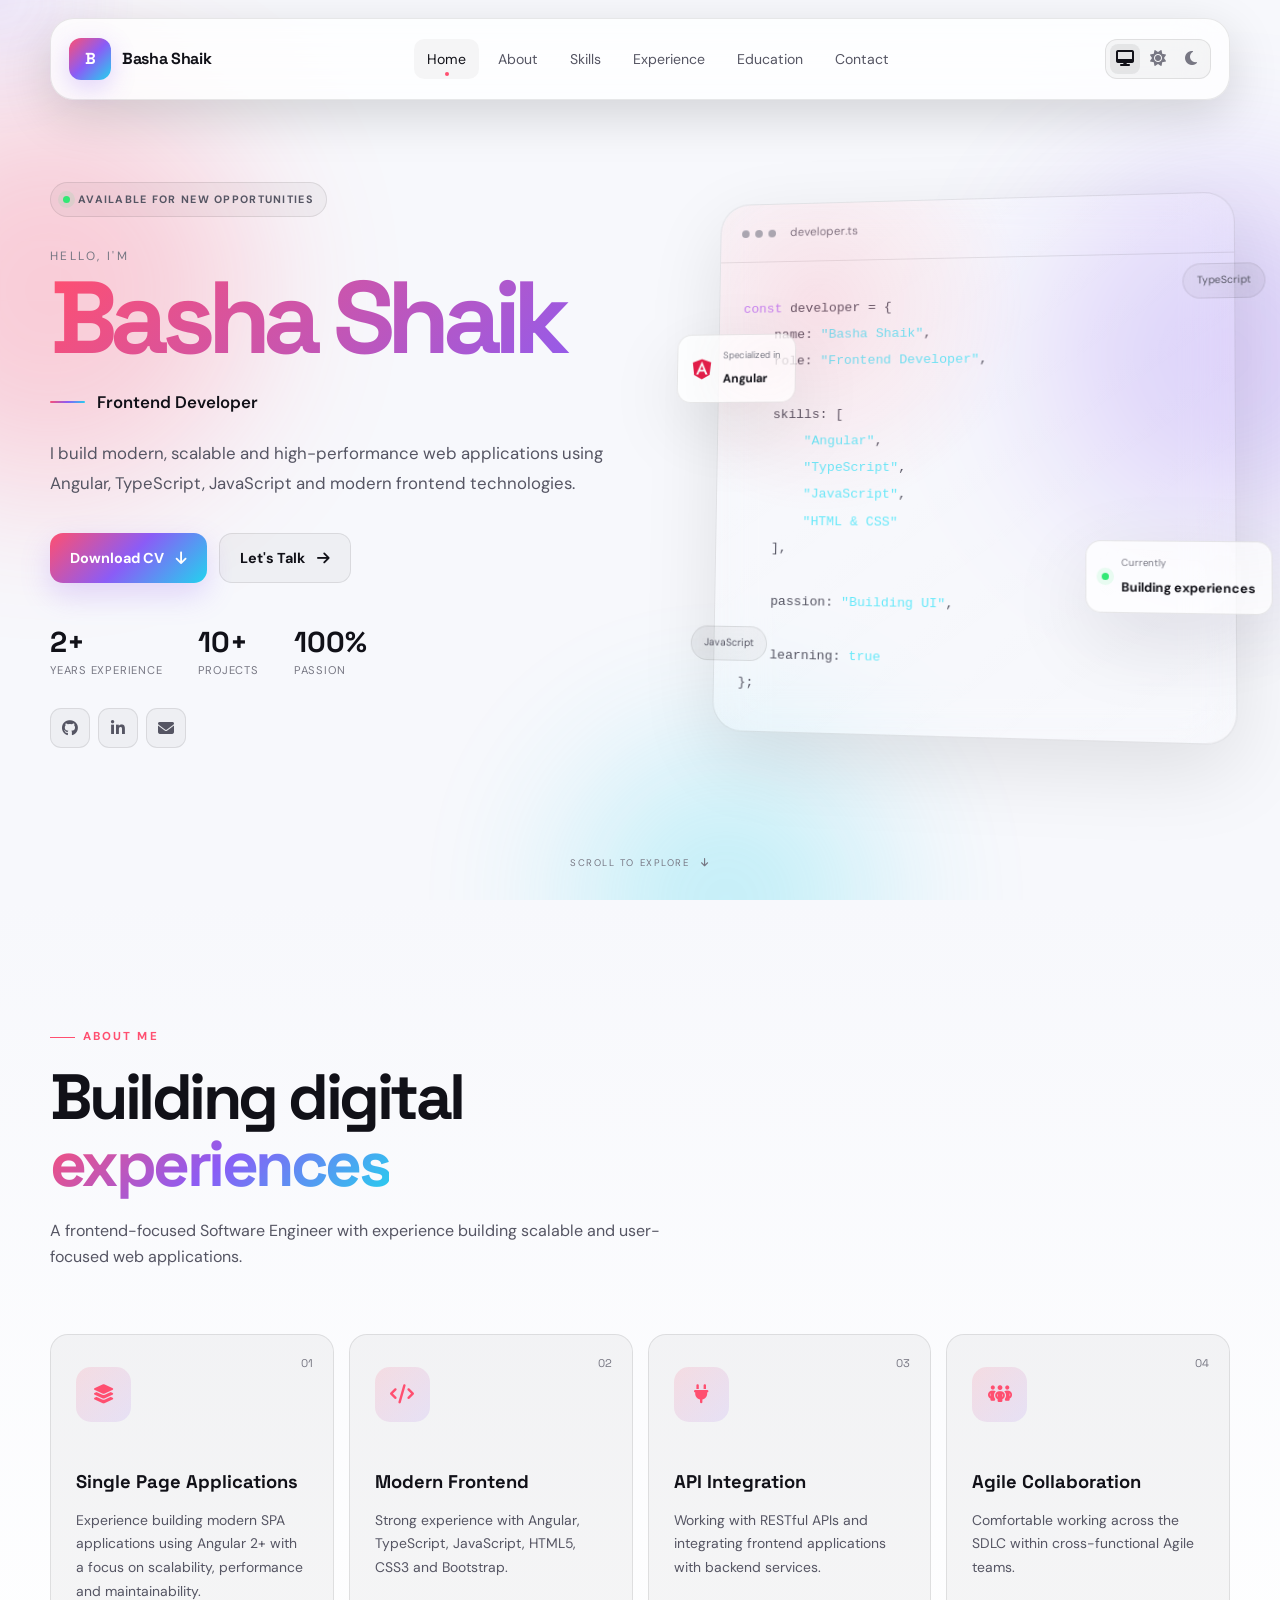
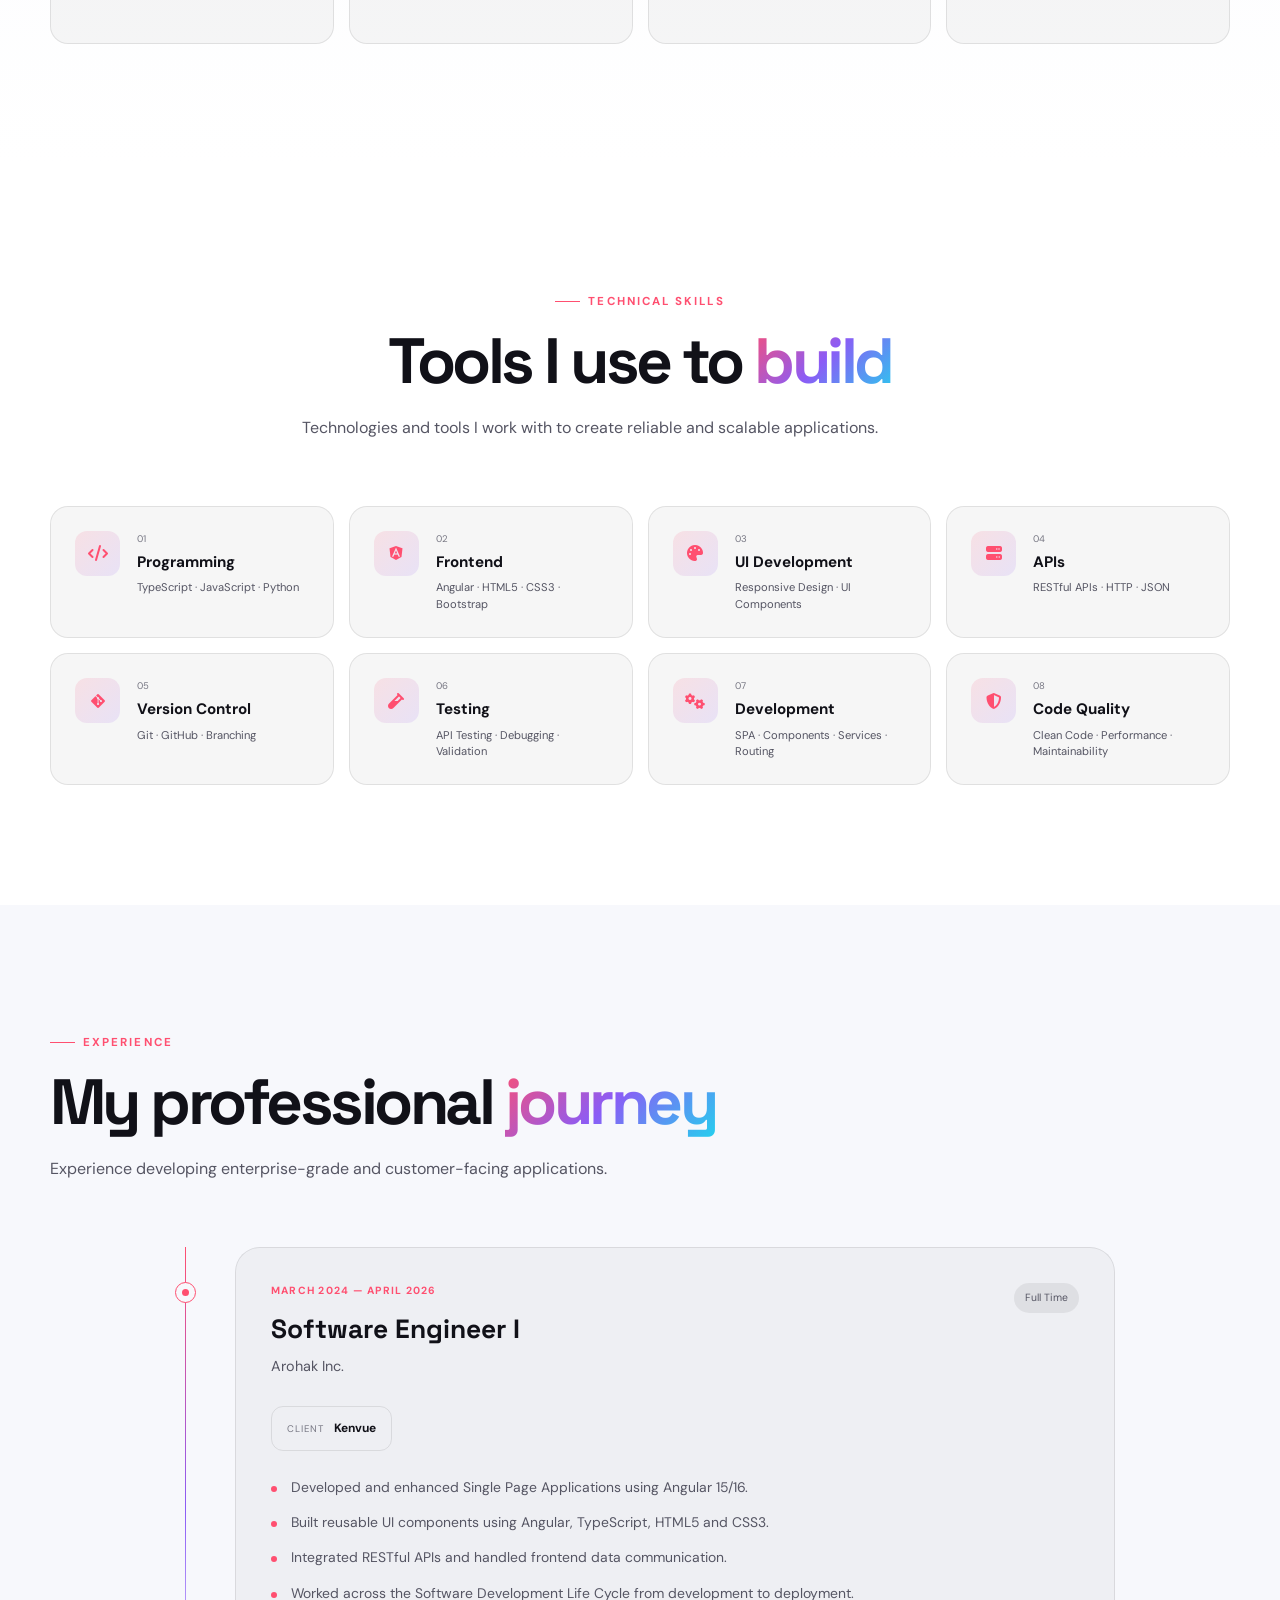
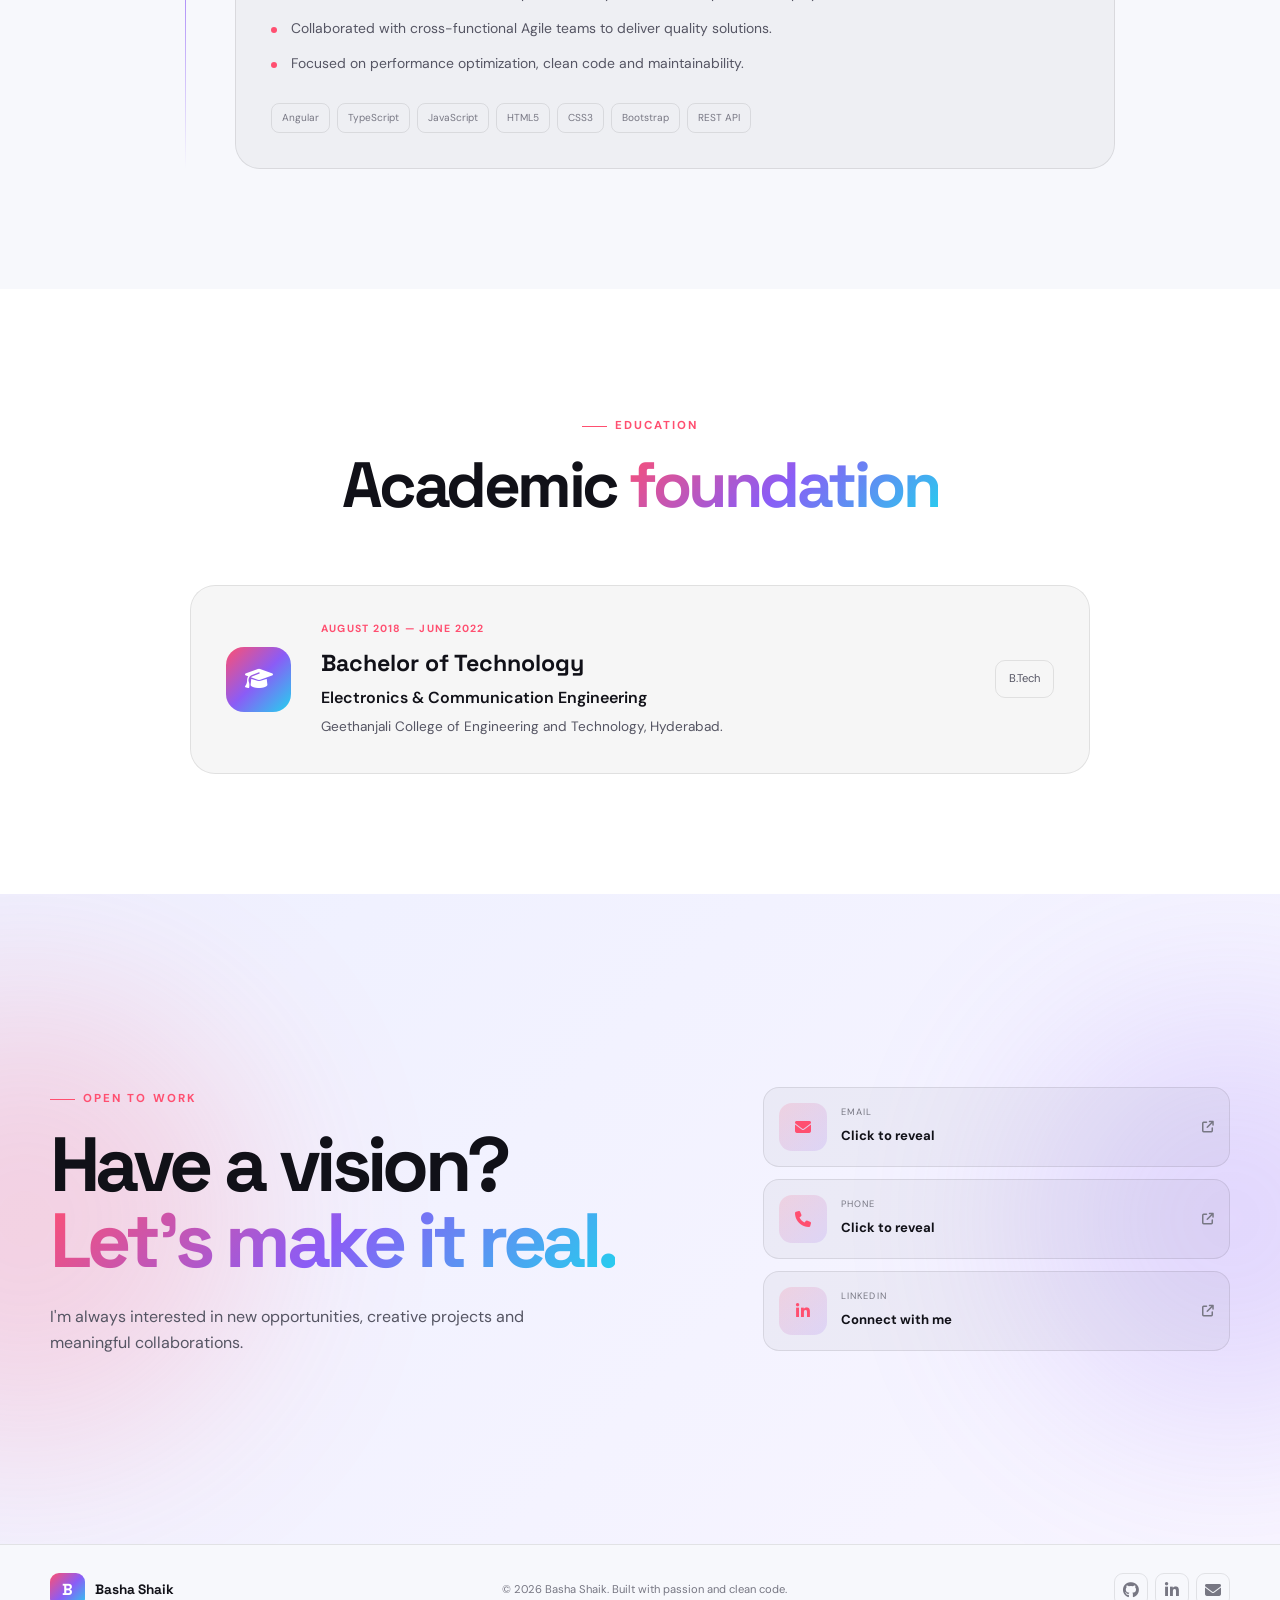
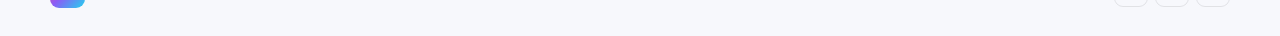
==== index.html @ 03eba378 "Add files via upload" ====
<!DOCTYPE html>
<html lang="en" data-theme="system">

<head>
    <meta charset="UTF-8">
    <meta name="viewport" content="width=device-width, initial-scale=1.0">

    <meta name="description"
        content="Basha Shaik — Frontend Developer specializing in Angular, TypeScript, JavaScript and modern web applications.">

    <meta name="author" content="Basha Shaik">

    <title>Basha Shaik | Frontend Developer</title>

    <!-- Google Fonts -->
    <link rel="preconnect" href="https://fonts.googleapis.com">
    <link rel="preconnect" href="https://fonts.gstatic.com" crossorigin>

    <link
        href="https://fonts.googleapis.com/css2?family=DM+Sans:wght@400;500;600;700&family=Space+Grotesk:wght@400;500;600;700&display=swap"
        rel="stylesheet">

    <!-- Font Awesome -->
    <link
        rel="stylesheet"
        href="https://cdnjs.cloudflare.com/ajax/libs/font-awesome/6.7.2/css/all.min.css"
    >

    <!-- CSS -->
    <link rel="stylesheet" href="style.css">
</head>

<body>

    <!-- =====================================================
         CURSOR GLOW
    ====================================================== -->

    <div class="cursor-glow"></div>


    <!-- =====================================================
         HEADER
    ====================================================== -->

    <header class="site-header" id="siteHeader">

        <div class="header-inner">

            <!-- Logo -->

            <a href="#home" class="brand">

                <span class="brand-mark">
                    B
                </span>

                <span class="brand-name">
                    Basha Shaik
                </span>

            </a>


            <!-- Navigation -->

            <nav class="navbar" id="navbar">

                <a href="#home" class="nav-link active">
                    Home
                </a>

                <a href="#about" class="nav-link">
                    About
                </a>

                <a href="#skills" class="nav-link">
                    Skills
                </a>

                <a href="#experience" class="nav-link">
                    Experience
                </a>

                <a href="#education" class="nav-link">
                    Education
                </a>

                <a href="#contact" class="nav-link">
                    Contact
                </a>

            </nav>


            <!-- Header Actions -->

            <div class="header-actions">

                <!-- Theme -->

                <div class="theme-switcher">

                    <button
                        class="theme-btn active"
                        data-theme-choice="system"
                        title="System theme"
                    >
                        <i class="fa-solid fa-desktop"></i>
                    </button>

                    <button
                        class="theme-btn"
                        data-theme-choice="light"
                        title="Light mode"
                    >
                        <i class="fa-solid fa-sun"></i>
                    </button>

                    <button
                        class="theme-btn"
                        data-theme-choice="dark"
                        title="Dark mode"
                    >
                        <i class="fa-solid fa-moon"></i>
                    </button>

                </div>


                <!-- Mobile Menu -->

                <button
                    class="menu-toggle"
                    id="menuToggle"
                    aria-label="Open navigation"
                >
                    <i class="fa-solid fa-bars"></i>
                </button>

            </div>

        </div>

    </header>


    <!-- =====================================================
         MAIN
    ====================================================== -->

    <main>


        <!-- =================================================
             HERO
        ================================================== -->

        <section class="hero section" id="home">

            <div class="hero-grid"></div>

            <div class="hero-orb hero-orb-one"></div>
            <div class="hero-orb hero-orb-two"></div>
            <div class="hero-orb hero-orb-three"></div>


            <div class="container hero-container">

                <!-- Hero Content -->

                <div class="hero-content reveal">

                    <div class="availability">

                        <span class="availability-dot"></span>

                        AVAILABLE FOR NEW OPPORTUNITIES

                    </div>


                    <p class="hero-small-title">
                        HELLO, I'M
                    </p>


                    <h1>
                        <span>Basha Shaik</span>
                    </h1>


                    <div class="hero-role">

                        <span class="role-line"></span>

                        <span>
                            Frontend Developer
                        </span>

                    </div>


                    <p class="hero-description">

                        I build modern, scalable and high-performance
                        web applications using Angular, TypeScript,
                        JavaScript and modern frontend technologies.

                    </p>


                    <!-- Buttons -->

                    <div class="hero-buttons">

                        <a
                            href="Basha_Shaik_Resume.pdf"
                            class="btn btn-primary"
                            download
                        >

                            <span>
                                Download CV
                            </span>

                            <i class="fa-solid fa-arrow-down"></i>

                        </a>


                        <a
                            href="#contact"
                            class="btn btn-outline"
                        >

                            <span>
                                Let's Talk
                            </span>

                            <i class="fa-solid fa-arrow-right"></i>

                        </a>

                    </div>


                    <!-- Stats -->

                    <div class="hero-stats">

                        <div class="stat">

                            <strong>
                                2+
                            </strong>

                            <span>
                                Years Experience
                            </span>

                        </div>


                        <div class="stat">

                            <strong>
                                10+
                            </strong>

                            <span>
                                Projects
                            </span>

                        </div>


                        <div class="stat">

                            <strong>
                                100%
                            </strong>

                            <span>
                                Passion
                            </span>

                        </div>

                    </div>


                    <!-- Social -->

                    <div class="social-links">

                        <a
                            href="#"
                            aria-label="GitHub"
                            target="_blank"
                        >
                            <i class="fa-brands fa-github"></i>
                        </a>

                        <a
                            href="#"
                            aria-label="LinkedIn"
                            target="_blank"
                        >
                            <i class="fa-brands fa-linkedin-in"></i>
                        </a>

                        <a
                            href="#contact"
                            aria-label="Email"
                        >
                            <i class="fa-solid fa-envelope"></i>
                        </a>

                    </div>

                </div>


                <!-- Hero Visual -->

                <div class="hero-visual reveal reveal-delay">

                    <div class="visual-card">

                        <div class="visual-card-top">

                            <div class="window-dots">

                                <span></span>
                                <span></span>
                                <span></span>

                            </div>

                            <span>
                                developer.ts
                            </span>

                        </div>


                        <div class="code-window">

<pre><code><span class="code-keyword">const</span> developer = {
    name: <span class="code-string">"Basha Shaik"</span>,
    role: <span class="code-string">"Frontend Developer"</span>,

    skills: [
        <span class="code-string">"Angular"</span>,
        <span class="code-string">"TypeScript"</span>,
        <span class="code-string">"JavaScript"</span>,
        <span class="code-string">"HTML & CSS"</span>
    ],

    passion: <span class="code-string">"Building UI"</span>,

    learning: <span class="code-string">true</span>
};</code></pre>

                        </div>


                        <!-- Floating badges -->

                        <div class="floating-badge badge-one">

                            <i class="fa-brands fa-angular"></i>

                            <div>
                                <small>
                                    Specialized in
                                </small>

                                <strong>
                                    Angular
                                </strong>
                            </div>

                        </div>


                        <div class="floating-badge badge-two">

                            <span class="live-dot"></span>

                            <div>
                                <small>
                                    Currently
                                </small>

                                <strong>
                                    Building experiences
                                </strong>
                            </div>

                        </div>


                        <div class="floating-chip chip-one">
                            TypeScript
                        </div>

                        <div class="floating-chip chip-two">
                            JavaScript
                        </div>

                    </div>

                </div>

            </div>


            <div class="scroll-indicator">

                <span>
                    SCROLL TO EXPLORE
                </span>

                <i class="fa-solid fa-arrow-down"></i>

            </div>

        </section>



        <!-- =================================================
             ABOUT
        ================================================== -->

        <section class="section about-section" id="about">

            <div class="container">

                <div class="section-heading reveal">

                    <span class="section-label">
                        ABOUT ME
                    </span>

                    <h2>
                        Building digital
                        <span>experiences</span>
                    </h2>

                    <p>
                        A frontend-focused Software Engineer with
                        experience building scalable and user-focused
                        web applications.
                    </p>

                </div>


                <div class="about-grid">

                    <!-- Card 1 -->

                    <article class="about-card reveal">

                        <div class="card-number">
                            01
                        </div>

                        <div class="about-icon">
                            <i class="fa-solid fa-layer-group"></i>
                        </div>

                        <h3>
                            Single Page Applications
                        </h3>

                        <p>
                            Experience building modern SPA applications
                            using Angular 2+ with a focus on scalability,
                            performance and maintainability.
                        </p>

                    </article>


                    <!-- Card 2 -->

                    <article class="about-card reveal reveal-delay-1">

                        <div class="card-number">
                            02
                        </div>

                        <div class="about-icon">
                            <i class="fa-solid fa-code"></i>
                        </div>

                        <h3>
                            Modern Frontend
                        </h3>

                        <p>
                            Strong experience with Angular, TypeScript,
                            JavaScript, HTML5, CSS3 and Bootstrap.
                        </p>

                    </article>


                    <!-- Card 3 -->

                    <article class="about-card reveal reveal-delay-2">

                        <div class="card-number">
                            03
                        </div>

                        <div class="about-icon">
                            <i class="fa-solid fa-plug"></i>
                        </div>

                        <h3>
                            API Integration
                        </h3>

                        <p>
                            Working with RESTful APIs and integrating
                            frontend applications with backend services.
                        </p>

                    </article>


                    <!-- Card 4 -->

                    <article class="about-card reveal reveal-delay-3">

                        <div class="card-number">
                            04
                        </div>

                        <div class="about-icon">
                            <i class="fa-solid fa-people-group"></i>
                        </div>

                        <h3>
                            Agile Collaboration
                        </h3>

                        <p>
                            Comfortable working across the SDLC within
                            cross-functional Agile teams.
                        </p>

                    </article>

                </div>

            </div>

        </section>



        <!-- =================================================
             SKILLS
        ================================================== -->

        <section class="section skills-section" id="skills">

            <div class="container">

                <div class="section-heading centered reveal">

                    <span class="section-label">
                        TECHNICAL SKILLS
                    </span>

                    <h2>
                        Tools I use to
                        <span>build</span>
                    </h2>

                    <p>
                        Technologies and tools I work with to create
                        reliable and scalable applications.
                    </p>

                </div>


                <div class="skills-grid" id="technicalSkills">


                    <!-- Programming -->

                    <article class="skill-card reveal">

                        <div class="skill-icon">
                            <i class="fa-solid fa-code"></i>
                        </div>

                        <div class="skill-content">

                            <span>
                                01
                            </span>

                            <h3>
                                Programming
                            </h3>

                            <p>
                                TypeScript · JavaScript · Python
                            </p>

                        </div>

                    </article>


                    <!-- Frontend -->

                    <article class="skill-card reveal reveal-delay-1">

                        <div class="skill-icon">
                            <i class="fa-brands fa-angular"></i>
                        </div>

                        <div class="skill-content">

                            <span>
                                02
                            </span>

                            <h3>
                                Frontend
                            </h3>

                            <p>
                                Angular · HTML5 · CSS3 · Bootstrap
                            </p>

                        </div>

                    </article>


                    <!-- UI -->

                    <article class="skill-card reveal reveal-delay-2">

                        <div class="skill-icon">
                            <i class="fa-solid fa-palette"></i>
                        </div>

                        <div class="skill-content">

                            <span>
                                03
                            </span>

                            <h3>
                                UI Development
                            </h3>

                            <p>
                                Responsive Design · UI Components
                            </p>

                        </div>

                    </article>


                    <!-- APIs -->

                    <article class="skill-card reveal">

                        <div class="skill-icon">
                            <i class="fa-solid fa-server"></i>
                        </div>

                        <div class="skill-content">

                            <span>
                                04
                            </span>

                            <h3>
                                APIs
                            </h3>

                            <p>
                                RESTful APIs · HTTP · JSON
                            </p>

                        </div>

                    </article>


                    <!-- Git -->

                    <article class="skill-card reveal reveal-delay-1">

                        <div class="skill-icon">
                            <i class="fa-brands fa-git-alt"></i>
                        </div>

                        <div class="skill-content">

                            <span>
                                05
                            </span>

                            <h3>
                                Version Control
                            </h3>

                            <p>
                                Git · GitHub · Branching
                            </p>

                        </div>

                    </article>


                    <!-- Testing -->

                    <article class="skill-card reveal reveal-delay-2">

                        <div class="skill-icon">
                            <i class="fa-solid fa-vial"></i>
                        </div>

                        <div class="skill-content">

                            <span>
                                06
                            </span>

                            <h3>
                                Testing
                            </h3>

                            <p>
                                API Testing · Debugging · Validation
                            </p>

                        </div>

                    </article>


                    <!-- Development -->

                    <article class="skill-card reveal">

                        <div class="skill-icon">
                            <i class="fa-solid fa-gears"></i>
                        </div>

                        <div class="skill-content">

                            <span>
                                07
                            </span>

                            <h3>
                                Development
                            </h3>

                            <p>
                                SPA · Components · Services · Routing
                            </p>

                        </div>

                    </article>


                    <!-- Quality -->

                    <article class="skill-card reveal reveal-delay-1">

                        <div class="skill-icon">
                            <i class="fa-solid fa-shield-halved"></i>
                        </div>

                        <div class="skill-content">

                            <span>
                                08
                            </span>

                            <h3>
                                Code Quality
                            </h3>

                            <p>
                                Clean Code · Performance · Maintainability
                            </p>

                        </div>

                    </article>

                </div>

            </div>

        </section>



        <!-- =================================================
             EXPERIENCE
        ================================================== -->

        <section class="section experience-section" id="experience">

            <div class="container">

                <div class="section-heading reveal">

                    <span class="section-label">
                        EXPERIENCE
                    </span>

                    <h2>
                        My professional
                        <span>journey</span>
                    </h2>

                    <p>
                        Experience developing enterprise-grade and
                        customer-facing applications.
                    </p>

                </div>


                <div class="timeline">

                    <div class="timeline-line"></div>


                    <!-- Experience -->

                    <article class="timeline-item reveal">

                        <div class="timeline-marker">

                            <span></span>

                        </div>


                        <div class="experience-card">

                            <div class="experience-top">

                                <div>

                                    <span class="experience-date">
                                        MARCH 2024 — APRIL 2026
                                    </span>

                                    <h3>
                                        Software Engineer I
                                    </h3>

                                    <p class="company">
                                        Arohak Inc.
                                    </p>

                                </div>


                                <span class="experience-type">
                                    Full Time
                                </span>

                            </div>


                            <div class="experience-client">

                                <span>
                                    CLIENT
                                </span>

                                <strong>
                                    Kenvue
                                </strong>

                            </div>


                            <ul class="experience-list">

                                <li>
                                    Developed and enhanced Single Page
                                    Applications using Angular 15/16.
                                </li>

                                <li>
                                    Built reusable UI components using
                                    Angular, TypeScript, HTML5 and CSS3.
                                </li>

                                <li>
                                    Integrated RESTful APIs and handled
                                    frontend data communication.
                                </li>

                                <li>
                                    Worked across the Software Development
                                    Life Cycle from development to deployment.
                                </li>

                                <li>
                                    Collaborated with cross-functional Agile
                                    teams to deliver quality solutions.
                                </li>

                                <li>
                                    Focused on performance optimization,
                                    clean code and maintainability.
                                </li>

                            </ul>


                            <div class="tech-tags">

                                <span>
                                    Angular
                                </span>

                                <span>
                                    TypeScript
                                </span>

                                <span>
                                    JavaScript
                                </span>

                                <span>
                                    HTML5
                                </span>

                                <span>
                                    CSS3
                                </span>

                                <span>
                                    Bootstrap
                                </span>

                                <span>
                                    REST API
                                </span>

                            </div>

                        </div>

                    </article>

                </div>

            </div>

        </section>



        <!-- =================================================
             EDUCATION
        ================================================== -->

        <section class="section education-section" id="education">

            <div class="container">

                <div class="section-heading centered reveal">

                    <span class="section-label">
                        EDUCATION
                    </span>

                    <h2>
                        Academic
                        <span>foundation</span>
                    </h2>

                </div>


                <div class="education-wrapper reveal">

                    <div class="education-icon">

                        <i class="fa-solid fa-graduation-cap"></i>

                    </div>


                    <div class="education-content">

                        <span class="education-date">
                            AUGUST 2018 — JUNE 2022
                        </span>

                        <h3>
                            Bachelor of Technology
                        </h3>

                        <p class="education-degree">
                            Electronics & Communication Engineering
                        </p>

                        <p>
                            Geethanjali College of Engineering and Technology,
                            Hyderabad.
                        </p>

                    </div>


                    <div class="education-badge">

                        <span>
                            B.Tech
                        </span>

                    </div>

                </div>

            </div>

        </section>



        <!-- =================================================
             CONTACT
        ================================================== -->

        <section class="section contact-section" id="contact">

            <div class="contact-bg-grid"></div>

            <div class="contact-orb contact-orb-one"></div>
            <div class="contact-orb contact-orb-two"></div>


            <div class="container">

                <div class="contact-wrapper reveal">

                    <div class="contact-content">

                        <span class="section-label">
                            OPEN TO WORK
                        </span>

                        <h2>
                            Have a vision?
                            <br>
                            <span>Let's make it real.</span>
                        </h2>

                        <p>
                            I'm always interested in new opportunities,
                            creative projects and meaningful collaborations.
                        </p>

                    </div>


                    <div class="contact-actions">

                        <!-- Email -->

                        <button
                            class="contact-trigger"
                            data-contact="email"
                        >

                            <div class="contact-trigger-icon">
                                <i class="fa-solid fa-envelope"></i>
                            </div>

                            <div>

                                <small>
                                    EMAIL
                                </small>

                                <strong>
                                    Click to reveal
                                </strong>

                            </div>

                            <i class="fa-solid fa-arrow-up-right-from-square"></i>

                        </button>


                        <!-- Phone -->

                        <button
                            class="contact-trigger"
                            data-contact="phone"
                        >

                            <div class="contact-trigger-icon">
                                <i class="fa-solid fa-phone"></i>
                            </div>

                            <div>

                                <small>
                                    PHONE
                                </small>

                                <strong>
                                    Click to reveal
                                </strong>

                            </div>

                            <i class="fa-solid fa-arrow-up-right-from-square"></i>

                        </button>


                        <!-- LinkedIn -->

                        <a
                            href="#"
                            class="contact-trigger"
                            target="_blank"
                        >

                            <div class="contact-trigger-icon">
                                <i class="fa-brands fa-linkedin-in"></i>
                            </div>

                            <div>

                                <small>
                                    LINKEDIN
                                </small>

                                <strong>
                                    Connect with me
                                </strong>

                            </div>

                            <i class="fa-solid fa-arrow-up-right-from-square"></i>

                        </a>

                    </div>

                </div>

            </div>

        </section>

    </main>



    <!-- =====================================================
         FOOTER
    ====================================================== -->

    <footer class="site-footer">

        <div class="container footer-inner">

            <a href="#home" class="footer-brand">

                <span>
                    B
                </span>

                <strong>
                    Basha Shaik
                </strong>

            </a>


            <p>
                © 2026 Basha Shaik. Built with passion and clean code.
            </p>


            <div class="footer-social">

                <a href="#" aria-label="GitHub">
                    <i class="fa-brands fa-github"></i>
                </a>

                <a href="#" aria-label="LinkedIn">
                    <i class="fa-brands fa-linkedin-in"></i>
                </a>

                <a href="#contact" aria-label="Contact">
                    <i class="fa-solid fa-envelope"></i>
                </a>

            </div>

        </div>

    </footer>



    <!-- =====================================================
         CONTACT MODAL
    ====================================================== -->

    <div
        class="contact-modal"
        id="contactModal"
        aria-hidden="true"
    >

        <div class="modal-overlay" id="modalOverlay"></div>


        <div
            class="modal-card"
            role="dialog"
            aria-modal="true"
        >

            <button
                class="modal-close"
                id="modalClose"
                aria-label="Close"
            >
                <i class="fa-solid fa-xmark"></i>
            </button>


            <div class="modal-icon" id="modalIcon">

                <i class="fa-solid fa-envelope"></i>

            </div>


            <span
                class="modal-label"
                id="modalLabel"
            >
                EMAIL
            </span>


            <h3 id="modalTitle">
                Send Me a Message
            </h3>


            <p
                class="modal-value"
                id="modalValue"
            >
                bashaik5899@gmail.com
            </p>


            <a
                href="#"
                class="modal-action"
                id="modalAction"
            >
                Send Email
                <i class="fa-solid fa-arrow-right"></i>
            </a>

        </div>

    </div>



    <!-- =====================================================
         BACK TO TOP
    ====================================================== -->

    <button
        class="back-top"
        id="backTop"
        aria-label="Back to top"
    >

        <i class="fa-solid fa-arrow-up"></i>

    </button>



    <!-- JavaScript -->

    <script src="script.js"></script>

</body>

</html>
---- style.css ----
/* =========================================================
   BASHA SHAIK — PREMIUM PORTFOLIO
   ========================================================= */


/* =========================================================
   ROOT
   ========================================================= */

:root {

    --accent: #ff4f70;
    --accent-two: #8b5cf6;
    --accent-three: #22d3ee;

    --gradient:
        linear-gradient(
            135deg,
            #ff4f70,
            #8b5cf6,
            #22d3ee
        );

    --black: #030305;

    --bg: #050507;
    --bg-secondary: #0b0b10;
    --surface: rgba(255,255,255,0.045);
    --surface-strong: rgba(255,255,255,0.075);

    --text: #f7f7fb;
    --text-secondary: #b5b5c4;
    --text-muted: #777789;

    --border: rgba(255,255,255,0.10);
    --border-hover: rgba(255,255,255,0.20);

    --shadow:
        0 25px 80px rgba(0,0,0,0.35);

    --radius-lg: 28px;
    --radius-md: 18px;
    --radius-sm: 12px;

    --header-height: 82px;

    --container: 1180px;

    --transition:
        0.35s cubic-bezier(.2,.8,.2,1);
}


/* =========================================================
   LIGHT THEME
   ========================================================= */

html[data-theme="light"] {

    --bg: #f7f8fc;
    --bg-secondary: #ffffff;

    --surface: rgba(0,0,0,0.035);
    --surface-strong: rgba(0,0,0,0.065);

    --text: #111118;
    --text-secondary: #555563;
    --text-muted: #777783;

    --border: rgba(0,0,0,0.09);
    --border-hover: rgba(0,0,0,0.18);

    --shadow:
        0 25px 80px rgba(0,0,0,0.10);
}


/* =========================================================
   SYSTEM LIGHT
   ========================================================= */

@media (prefers-color-scheme: light) {

    html[data-theme="system"] {

        --bg: #f7f8fc;
        --bg-secondary: #ffffff;

        --surface: rgba(0,0,0,0.035);
        --surface-strong: rgba(0,0,0,0.065);

        --text: #111118;
        --text-secondary: #555563;
        --text-muted: #777783;

        --border: rgba(0,0,0,0.09);
        --border-hover: rgba(0,0,0,0.18);

        --shadow:
            0 25px 80px rgba(0,0,0,0.10);
    }

}


/* =========================================================
   RESET
   ========================================================= */

* {
    margin: 0;
    padding: 0;
    box-sizing: border-box;
}


html {
    scroll-behavior: smooth;
    scroll-padding-top: 100px;
}


body {

    font-family:
        "DM Sans",
        Arial,
        sans-serif;

    background: var(--bg);

    color: var(--text);

    line-height: 1.6;

    overflow-x: hidden;

    transition:
        background .4s ease,
        color .4s ease;
}


body.modal-open {
    overflow: hidden;
}


a {
    text-decoration: none;
    color: inherit;
}


button,
input,
textarea {
    font: inherit;
}


button {
    border: none;
}


img {
    max-width: 100%;
    display: block;
}


ul {
    list-style: none;
}


::selection {
    background: var(--accent);
    color: #fff;
}


/* =========================================================
   CONTAINER
   ========================================================= */

.container {

    width: min(
        calc(100% - 50px),
        var(--container)
    );

    margin-inline: auto;
}


/* =========================================================
   CURSOR GLOW
   ========================================================= */

.cursor-glow {

    position: fixed;

    width: 300px;
    height: 300px;

    border-radius: 50%;

    pointer-events: none;

    z-index: 0;

    transform: translate(-50%, -50%);

    background:
        radial-gradient(
            circle,
            rgba(139,92,246,.13),
            transparent 65%
        );

    filter: blur(10px);

    opacity: .7;
}


/* =========================================================
   HEADER
   ========================================================= */

.site-header {

    position: fixed;

    top: 18px;
    left: 0;
    right: 0;

    z-index: 1000;
}


.header-inner {

    width: min(
        calc(100% - 40px),
        1180px
    );

    height: var(--header-height);

    margin: auto;

    display: flex;

    align-items: center;

    justify-content: space-between;

    padding: 0 18px;

    border: 1px solid var(--border);

    border-radius: 24px;

    background:
        color-mix(
            in srgb,
            var(--bg-secondary) 78%,
            transparent
        );

    backdrop-filter: blur(25px);

    box-shadow:
        0 15px 50px rgba(0,0,0,.15);
}


/* =========================================================
   BRAND
   ========================================================= */

.brand {

    display: flex;

    align-items: center;

    gap: 11px;

    font-family:
        "Space Grotesk",
        sans-serif;

    font-weight: 700;
}


.brand-mark {

    width: 42px;
    height: 42px;

    display: grid;

    place-items: center;

    border-radius: 12px;

    background: var(--gradient);

    color: white;

    box-shadow:
        0 8px 25px rgba(139,92,246,.25);
}


.brand-name {
    letter-spacing: -.02em;
}


/* =========================================================
   NAVBAR
   ========================================================= */

.navbar {

    display: flex;

    align-items: center;

    gap: 6px;
}


.nav-link {

    position: relative;

    padding: 9px 13px;

    border-radius: 10px;

    color: var(--text-secondary);

    font-size: .88rem;

    transition: var(--transition);
}


.nav-link:hover,
.nav-link.active {

    color: var(--text);

    background: var(--surface);
}


.nav-link.active::after {

    content: "";

    position: absolute;

    left: 50%;

    bottom: 3px;

    width: 4px;
    height: 4px;

    border-radius: 50%;

    background: var(--accent);

    transform: translateX(-50%);
}


/* =========================================================
   HEADER ACTIONS
   ========================================================= */

.header-actions {

    display: flex;

    align-items: center;

    gap: 10px;
}


.theme-switcher {

    display: flex;

    gap: 3px;

    padding: 4px;

    border: 1px solid var(--border);

    background: var(--surface);

    border-radius: 12px;
}


.theme-btn {

    width: 30px;
    height: 30px;

    border-radius: 8px;

    background: transparent;

    color: var(--text-muted);

    cursor: pointer;

    transition: var(--transition);
}


.theme-btn:hover,
.theme-btn.active {

    background: var(--surface-strong);

    color: var(--text);
}


.menu-toggle {

    display: none;

    width: 42px;
    height: 42px;

    border-radius: 12px;

    color: var(--text);

    background: var(--surface);

    cursor: pointer;

    font-size: 1rem;
}


/* =========================================================
   SECTION
   ========================================================= */

.section {

    position: relative;

    padding:
        120px 0;

    overflow: hidden;
}


.section-heading {

    max-width: 720px;

    margin-bottom: 65px;
}


.section-heading.centered {

    text-align: center;

    margin-inline: auto;
}


.section-label {

    display: inline-flex;

    align-items: center;

    gap: 8px;

    color: var(--accent);

    font-size: .72rem;

    font-weight: 700;

    letter-spacing: .18em;

    margin-bottom: 17px;
}


.section-label::before {

    content: "";

    width: 25px;
    height: 1px;

    background: var(--accent);
}


.section-heading h2 {

    font-family:
        "Space Grotesk",
        sans-serif;

    font-size:
        clamp(2.4rem, 5vw, 4.5rem);

    line-height: 1.05;

    letter-spacing: -.055em;

    margin-bottom: 20px;
}


.section-heading h2 span {

    background: var(--gradient);

    -webkit-background-clip: text;

    background-clip: text;

    color: transparent;
}


.section-heading p {

    max-width: 620px;

    color: var(--text-secondary);

    font-size: 1rem;
}


/* =========================================================
   HERO
   ========================================================= */

.hero {

    min-height: 100vh;

    display: flex;

    align-items: center;

    padding-top: 150px;

    position: relative;
}


.hero-grid {

    position: absolute;

    inset: 0;

    opacity: .35;

    background-image:
        linear-gradient(
            rgba(255,255,255,.025) 1px,
            transparent 1px
        ),
        linear-gradient(
            90deg,
            rgba(255,255,255,.025) 1px,
            transparent 1px
        );

    background-size: 60px 60px;

    mask-image:
        linear-gradient(
            to bottom,
            black,
            transparent
        );
}


.hero-orb {

    position: absolute;

    border-radius: 50%;

    filter: blur(80px);

    pointer-events: none;

    opacity: .25;
}


.hero-orb-one {

    width: 400px;
    height: 400px;

    top: 10%;
    left: -150px;

    background: var(--accent);
}


.hero-orb-two {

    width: 350px;
    height: 350px;

    top: 20%;
    right: -120px;

    background: var(--accent-two);
}


.hero-orb-three {

    width: 300px;
    height: 300px;

    bottom: -150px;
    left: 45%;

    background: var(--accent-three);
}


.hero-container {

    position: relative;

    z-index: 2;

    display: grid;

    grid-template-columns:
        minmax(0, 1.05fr)
        minmax(0, .95fr);

    align-items: center;

    gap: 80px;
}


/* =========================================================
   HERO CONTENT
   ========================================================= */

.availability {

    display: inline-flex;

    align-items: center;

    gap: 8px;

    padding: 8px 12px;

    border: 1px solid var(--border);

    border-radius: 100px;

    background: var(--surface);

    color: var(--text-secondary);

    font-size: .67rem;

    letter-spacing: .12em;

    font-weight: 700;

    margin-bottom: 30px;
}


.availability-dot,
.live-dot {

    width: 7px;
    height: 7px;

    border-radius: 50%;

    background: #32e875;

    box-shadow:
        0 0 0 5px rgba(50,232,117,.10);

    animation: pulse 2s infinite;
}


@keyframes pulse {

    0% {
        box-shadow:
            0 0 0 0 rgba(50,232,117,.3);
    }

    70% {
        box-shadow:
            0 0 0 7px rgba(50,232,117,0);
    }

    100% {
        box-shadow:
            0 0 0 0 rgba(50,232,117,0);
    }

}


.hero-small-title {

    font-size: .75rem;

    letter-spacing: .2em;

    color: var(--text-muted);

    margin-bottom: 5px;
}


.hero h1 {

    font-family:
        "Space Grotesk",
        sans-serif;

    font-size:
        clamp(4rem, 8vw, 7rem);

    line-height: .9;

    letter-spacing: -.075em;

    margin-bottom: 25px;
}


.hero h1 span {

    display: block;

    background: var(--gradient);

    -webkit-background-clip: text;

    background-clip: text;

    color: transparent;

    background-size: 200% 200%;

    animation: gradientMove 5s ease infinite;
}


@keyframes gradientMove {

    0% {
        background-position: 0% 50%;
    }

    50% {
        background-position: 100% 50%;
    }

    100% {
        background-position: 0% 50%;
    }

}


.hero-role {

    display: flex;

    align-items: center;

    gap: 12px;

    font-size: 1.05rem;

    font-weight: 600;

    margin-bottom: 22px;
}


.role-line {

    width: 35px;
    height: 2px;

    background: var(--gradient);

    border-radius: 10px;
}


.hero-description {

    max-width: 600px;

    color: var(--text-secondary);

    font-size: 1.05rem;

    line-height: 1.8;

    margin-bottom: 35px;
}


/* =========================================================
   BUTTONS
   ========================================================= */

.hero-buttons {

    display: flex;

    gap: 12px;

    flex-wrap: wrap;

    margin-bottom: 45px;
}


.btn {

    display: inline-flex;

    align-items: center;

    justify-content: center;

    gap: 12px;

    min-height: 50px;

    padding: 0 20px;

    border-radius: 13px;

    font-size: .9rem;

    font-weight: 700;

    transition: var(--transition);

    cursor: pointer;
}


.btn-primary {

    background: var(--gradient);

    color: white;

    box-shadow:
        0 12px 30px rgba(139,92,246,.22);
}


.btn-primary:hover {

    transform: translateY(-3px);

    box-shadow:
        0 18px 40px rgba(139,92,246,.32);
}


.btn-outline {

    border: 1px solid var(--border);

    background: var(--surface);

    color: var(--text);
}


.btn-outline:hover {

    border-color: var(--border-hover);

    transform: translateY(-3px);

    background: var(--surface-strong);
}


/* =========================================================
   HERO STATS
   ========================================================= */

.hero-stats {

    display: flex;

    gap: 35px;

    margin-bottom: 28px;
}


.stat {

    display: flex;

    flex-direction: column;
}


.stat strong {

    font-family:
        "Space Grotesk",
        sans-serif;

    font-size: 1.8rem;

    line-height: 1;

    margin-bottom: 5px;
}


.stat span {

    color: var(--text-muted);

    font-size: .7rem;

    text-transform: uppercase;

    letter-spacing: .07em;
}


/* =========================================================
   SOCIAL
   ========================================================= */

.social-links {

    display: flex;

    gap: 8px;
}


.social-links a {

    width: 40px;
    height: 40px;

    display: grid;

    place-items: center;

    border: 1px solid var(--border);

    border-radius: 11px;

    color: var(--text-secondary);

    background: var(--surface);

    transition: var(--transition);
}


.social-links a:hover {

    color: white;

    border-color: transparent;

    background: var(--gradient);

    transform: translateY(-3px);
}


/* =========================================================
   HERO VISUAL
   ========================================================= */

.hero-visual {

    perspective: 1200px;
}


.visual-card {

    position: relative;

    min-height: 520px;

    border-radius: 30px;

    border: 1px solid var(--border);

    background:
        linear-gradient(
            145deg,
            rgba(255,255,255,.08),
            rgba(255,255,255,.025)
        );

    backdrop-filter: blur(25px);

    box-shadow: var(--shadow);

    transform:
        rotateY(-7deg)
        rotateX(3deg);

    transition:
        transform .8s cubic-bezier(.2,.8,.2,1);

    overflow: visible;
}


.visual-card:hover {

    transform:
        rotateY(0deg)
        rotateX(0deg)
        translateY(-8px);
}


.visual-card::before {

    content: "";

    position: absolute;

    inset: 0;

    border-radius: inherit;

    background:
        radial-gradient(
            circle at 20% 20%,
            rgba(255,79,112,.14),
            transparent 35%
        );

    pointer-events: none;
}


/* =========================================================
   CODE WINDOW
   ========================================================= */

.visual-card-top {

    height: 60px;

    display: flex;

    align-items: center;

    gap: 15px;

    padding: 0 22px;

    border-bottom: 1px solid var(--border);

    color: var(--text-muted);

    font-size: .75rem;
}


.window-dots {

    display: flex;

    gap: 6px;
}


.window-dots span {

    width: 8px;
    height: 8px;

    border-radius: 50%;

    background: var(--text-muted);

    opacity: .6;
}


.code-window {

    padding: 35px 25px;

    overflow-x: auto;
}


.code-window pre {

    font-family:
        "SFMono-Regular",
        Consolas,
        monospace;

    font-size: .85rem;

    line-height: 2;

    color: var(--text-secondary);
}


.code-keyword {
    color: #c084fc;
}


.code-string {
    color: #67e8f9;
}


/* =========================================================
   FLOATING BADGES
   ========================================================= */

.floating-badge {

    position: absolute;

    display: flex;

    align-items: center;

    gap: 12px;

    padding: 13px 15px;

    border: 1px solid var(--border);

    background:
        color-mix(
            in srgb,
            var(--bg-secondary) 75%,
            transparent
        );

    backdrop-filter: blur(20px);

    border-radius: 15px;

    box-shadow: var(--shadow);

    z-index: 5;

    animation: float 5s ease-in-out infinite;
}


.floating-badge i {

    font-size: 1.5rem;

    color: #e11d48;
}


.floating-badge small {

    display: block;

    color: var(--text-muted);

    font-size: .6rem;

    margin-bottom: 2px;
}


.floating-badge strong {

    font-size: .78rem;
}


.badge-one {

    left: -45px;

    top: 25%;
}


.badge-two {

    right: -35px;

    bottom: 23%;

    animation-delay: 1.5s;
}


.badge-two .live-dot {

    flex-shrink: 0;
}


@keyframes float {

    0%,
    100% {
        transform: translateY(0);
    }

    50% {
        transform: translateY(-12px);
    }
}


/* =========================================================
   CHIPS
   ========================================================= */

.floating-chip {

    position: absolute;

    padding: 8px 13px;

    border-radius: 100px;

    border: 1px solid var(--border);

    background: var(--surface);

    backdrop-filter: blur(15px);

    font-size: .65rem;

    color: var(--text-secondary);
}


.chip-one {

    top: 13%;

    right: -30px;
}


.chip-two {

    bottom: 13%;

    left: -25px;
}


/* =========================================================
   SCROLL
   ========================================================= */

.scroll-indicator {

    position: absolute;

    bottom: 30px;

    left: 50%;

    transform: translateX(-50%);

    display: flex;

    align-items: center;

    gap: 12px;

    color: var(--text-muted);

    font-size: .6rem;

    letter-spacing: .16em;
}


.scroll-indicator i {

    animation: bounce 1.8s infinite;
}


@keyframes bounce {

    0%,
    100% {
        transform: translateY(0);
    }

    50% {
        transform: translateY(5px);
    }
}


/* =========================================================
   ABOUT
   ========================================================= */

.about-section {

    background:
        linear-gradient(
            to bottom,
            var(--bg),
            var(--bg-secondary)
        );
}


.about-grid {

    display: grid;

    grid-template-columns:
        repeat(4, 1fr);

    gap: 15px;
}


.about-card {

    position: relative;

    padding: 32px 25px;

    min-height: 310px;

    border: 1px solid var(--border);

    border-radius: var(--radius-md);

    background: var(--surface);

    overflow: hidden;

    transition: var(--transition);
}


.about-card:hover {

    transform: translateY(-8px);

    border-color: var(--border-hover);

    background: var(--surface-strong);
}


.card-number {

    position: absolute;

    top: 20px;
    right: 20px;

    font-family:
        "Space Grotesk",
        sans-serif;

    font-size: .7rem;

    color: var(--text-muted);
}


.about-icon {

    width: 55px;
    height: 55px;

    display: grid;

    place-items: center;

    border-radius: 15px;

    background:
        linear-gradient(
            135deg,
            rgba(255,79,112,.14),
            rgba(139,92,246,.12)
        );

    color: var(--accent);

    font-size: 1.2rem;

    margin-bottom: 45px;
}


.about-card h3 {

    font-family:
        "Space Grotesk",
        sans-serif;

    font-size: 1.15rem;

    margin-bottom: 12px;
}


.about-card p {

    color: var(--text-secondary);

    font-size: .87rem;

    line-height: 1.7;
}


/* =========================================================
   SKILLS
   ========================================================= */

.skills-section {

    background: var(--bg-secondary);
}


.skills-grid {

    display: grid;

    grid-template-columns:
        repeat(4, 1fr);

    gap: 15px;
}


.skill-card {

    display: flex;

    gap: 17px;

    padding: 24px;

    border: 1px solid var(--border);

    border-radius: 18px;

    background: var(--surface);

    transition: var(--transition);
}


.skill-card:hover {

    transform: translateY(-6px);

    border-color: var(--border-hover);

    background: var(--surface-strong);
}


.skill-icon {

    width: 45px;
    height: 45px;

    flex-shrink: 0;

    display: grid;

    place-items: center;

    border-radius: 12px;

    background:
        linear-gradient(
            135deg,
            rgba(255,79,112,.13),
            rgba(139,92,246,.13)
        );

    color: var(--accent);

    font-size: 1rem;
}


.skill-content > span {

    display: block;

    color: var(--text-muted);

    font-size: .6rem;

    margin-bottom: 4px;
}


.skill-content h3 {

    font-size: .95rem;

    margin-bottom: 5px;
}


.skill-content p {

    color: var(--text-secondary);

    font-size: .7rem;

    line-height: 1.5;
}


/* =========================================================
   EXPERIENCE
   ========================================================= */

.experience-section {

    background: var(--bg);
}


.timeline {

    position: relative;

    max-width: 950px;

    margin: auto;
}


.timeline-line {

    position: absolute;

    left: 20px;

    top: 0;
    bottom: 0;

    width: 1px;

    background:
        linear-gradient(
            to bottom,
            var(--accent),
            var(--accent-two),
            transparent
        );
}


.timeline-item {

    position: relative;

    padding-left: 70px;
}


.timeline-marker {

    position: absolute;

    left: 10px;

    top: 35px;

    width: 21px;
    height: 21px;

    display: grid;

    place-items: center;

    border-radius: 50%;

    background: var(--bg);

    border: 1px solid var(--accent);
}


.timeline-marker span {

    width: 7px;
    height: 7px;

    border-radius: 50%;

    background: var(--accent);
}


.experience-card {

    border: 1px solid var(--border);

    border-radius: 25px;

    padding: 35px;

    background: var(--surface);

    transition: var(--transition);
}


.experience-card:hover {

    transform: translateX(7px);

    border-color: var(--border-hover);

    background: var(--surface-strong);
}


.experience-top {

    display: flex;

    justify-content: space-between;

    gap: 20px;

    margin-bottom: 28px;
}


.experience-date {

    display: block;

    color: var(--accent);

    font-size: .65rem;

    font-weight: 700;

    letter-spacing: .12em;

    margin-bottom: 9px;
}


.experience-top h3 {

    font-family:
        "Space Grotesk",
        sans-serif;

    font-size: 1.65rem;

    margin-bottom: 4px;
}


.company {

    color: var(--text-secondary);

    font-size: .9rem;
}


.experience-type {

    height: fit-content;

    padding: 7px 11px;

    border-radius: 100px;

    background: var(--surface-strong);

    color: var(--text-secondary);

    font-size: .65rem;
}


.experience-client {

    display: flex;

    gap: 10px;

    align-items: center;

    padding: 12px 15px;

    border: 1px solid var(--border);

    border-radius: 12px;

    margin-bottom: 25px;

    width: fit-content;
}


.experience-client span {

    color: var(--text-muted);

    font-size: .6rem;

    letter-spacing: .1em;
}


.experience-client strong {

    font-size: .75rem;
}


.experience-list {

    display: grid;

    gap: 13px;

    margin-bottom: 28px;
}


.experience-list li {

    position: relative;

    padding-left: 20px;

    color: var(--text-secondary);

    font-size: .87rem;
}


.experience-list li::before {

    content: "";

    position: absolute;

    left: 0;
    top: 10px;

    width: 6px;
    height: 6px;

    border-radius: 50%;

    background: var(--accent);
}


.tech-tags {

    display: flex;

    flex-wrap: wrap;

    gap: 7px;
}


.tech-tags span {

    padding: 6px 10px;

    border: 1px solid var(--border);

    border-radius: 8px;

    color: var(--text-muted);

    font-size: .63rem;
}


/* =========================================================
   EDUCATION
   ========================================================= */

.education-section {

    background: var(--bg-secondary);
}


.education-wrapper {

    max-width: 900px;

    margin: auto;

    display: grid;

    grid-template-columns:
        70px 1fr auto;

    align-items: center;

    gap: 25px;

    padding: 35px;

    border: 1px solid var(--border);

    border-radius: 25px;

    background: var(--surface);

    transition: var(--transition);
}


.education-wrapper:hover {

    transform: translateY(-6px);

    border-color: var(--border-hover);
}


.education-icon {

    width: 65px;
    height: 65px;

    display: grid;

    place-items: center;

    border-radius: 18px;

    background: var(--gradient);

    color: white;

    font-size: 1.4rem;
}


.education-date {

    display: block;

    color: var(--accent);

    font-size: .65rem;

    font-weight: 700;

    letter-spacing: .12em;

    margin-bottom: 8px;
}


.education-content h3 {

    font-family:
        "Space Grotesk",
        sans-serif;

    font-size: 1.45rem;

    margin-bottom: 3px;
}


.education-degree {

    color: var(--text);

    font-weight: 600;

    margin-bottom: 5px;
}


.education-content > p:last-child {

    color: var(--text-secondary);

    font-size: .85rem;
}


.education-badge {

    padding: 9px 13px;

    border: 1px solid var(--border);

    border-radius: 10px;

    font-size: .7rem;

    color: var(--text-secondary);
}


/* =========================================================
   CONTACT
   ========================================================= */

.contact-section {

    min-height: 650px;

    display: flex;

    align-items: center;

    background:
        linear-gradient(
            135deg,
            #08070d,
            #0d0812
        );
}


html[data-theme="light"] .contact-section {

    background:
        linear-gradient(
            135deg,
            #eef0ff,
            #f8f5ff
        );
}


@media (prefers-color-scheme: light) {

    html[data-theme="system"] .contact-section {

        background:
            linear-gradient(
                135deg,
                #eef0ff,
                #f8f5ff
            );
    }

}


.contact-bg-grid {

    position: absolute;

    inset: 0;

    background-image:
        linear-gradient(
            rgba(255,255,255,.03) 1px,
            transparent 1px
        ),
        linear-gradient(
            90deg,
            rgba(255,255,255,.03) 1px,
            transparent 1px
        );

    background-size: 55px 55px;

    opacity: .4;
}


.contact-orb {

    position: absolute;

    border-radius: 50%;

    filter: blur(100px);

    opacity: .2;
}


.contact-orb-one {

    width: 450px;
    height: 450px;

    background: var(--accent);

    left: -200px;
}


.contact-orb-two {

    width: 400px;
    height: 400px;

    background: var(--accent-two);

    right: -150px;
}


.contact-wrapper {

    position: relative;

    z-index: 2;

    display: grid;

    grid-template-columns: 1fr .75fr;

    gap: 90px;

    align-items: center;
}


.contact-content h2 {

    font-family:
        "Space Grotesk",
        sans-serif;

    font-size:
        clamp(3rem, 6vw, 5.5rem);

    line-height: 1;

    letter-spacing: -.06em;

    margin-bottom: 25px;
}


.contact-content h2 span {

    background: var(--gradient);

    -webkit-background-clip: text;

    background-clip: text;

    color: transparent;
}


.contact-content p {

    max-width: 520px;

    color: var(--text-secondary);

    font-size: 1rem;
}


.contact-actions {

    display: grid;

    gap: 12px;
}


.contact-trigger {

    width: 100%;

    display: grid;

    grid-template-columns:
        48px 1fr auto;

    align-items: center;

    gap: 14px;

    padding: 15px;

    border: 1px solid var(--border);

    border-radius: 16px;

    background: var(--surface);

    color: var(--text);

    text-align: left;

    cursor: pointer;

    transition: var(--transition);
}


.contact-trigger:hover {

    transform: translateX(6px);

    border-color: var(--border-hover);

    background: var(--surface-strong);
}


.contact-trigger-icon {

    width: 48px;
    height: 48px;

    display: grid;

    place-items: center;

    border-radius: 13px;

    background:
        linear-gradient(
            135deg,
            rgba(255,79,112,.16),
            rgba(139,92,246,.15)
        );

    color: var(--accent);
}


.contact-trigger small {

    display: block;

    color: var(--text-muted);

    font-size: .58rem;

    letter-spacing: .12em;

    margin-bottom: 2px;
}


.contact-trigger strong {

    font-size: .82rem;
}


.contact-trigger > i:last-child {

    color: var(--text-muted);

    font-size: .75rem;
}


/* =========================================================
   FOOTER
   ========================================================= */

.site-footer {

    padding: 28px 0;

    background: var(--bg);

    border-top: 1px solid var(--border);
}


.footer-inner {

    display: flex;

    align-items: center;

    justify-content: space-between;

    gap: 20px;
}


.footer-brand {

    display: flex;

    align-items: center;

    gap: 10px;

    font-family:
        "Space Grotesk",
        sans-serif;
}


.footer-brand span {

    width: 35px;
    height: 35px;

    display: grid;

    place-items: center;

    border-radius: 9px;

    background: var(--gradient);

    color: white;

    font-weight: 700;
}


.footer-brand strong {

    font-size: .85rem;
}


.footer-inner p {

    color: var(--text-muted);

    font-size: .7rem;

    text-align: center;
}


.footer-social {

    display: flex;

    gap: 7px;
}


.footer-social a {

    width: 34px;
    height: 34px;

    display: grid;

    place-items: center;

    border: 1px solid var(--border);

    border-radius: 9px;

    color: var(--text-muted);

    transition: var(--transition);
}


.footer-social a:hover {

    color: var(--text);

    border-color: var(--border-hover);
}


/* =========================================================
   CONTACT MODAL
   ========================================================= */

.contact-modal {

    position: fixed;

    inset: 0;

    z-index: 2000;

    display: none;

    align-items: center;

    justify-content: center;

    padding: 20px;
}


.contact-modal.active {

    display: flex;
}


.modal-overlay {

    position: absolute;

    inset: 0;

    background: rgba(0,0,0,.72);

    backdrop-filter: blur(12px);
}


.modal-card {

    position: relative;

    z-index: 2;

    width: min(430px, 100%);

    padding: 40px 30px 30px;

    border: 1px solid var(--border);

    border-radius: 25px;

    background: var(--bg-secondary);

    box-shadow:
        0 30px 100px rgba(0,0,0,.4);

    text-align: center;

    animation:
        modalIn .35s ease;
}


@keyframes modalIn {

    from {

        opacity: 0;

        transform:
            translateY(20px)
            scale(.95);

    }

    to {

        opacity: 1;

        transform:
            translateY(0)
            scale(1);

    }

}


.modal-close {

    position: absolute;

    top: 15px;
    right: 15px;

    width: 35px;
    height: 35px;

    border-radius: 10px;

    background: var(--surface);

    color: var(--text-secondary);

    cursor: pointer;

    transition: var(--transition);
}


.modal-close:hover {

    color: var(--text);

    background: var(--surface-strong);
}


.modal-icon {

    width: 70px;
    height: 70px;

    display: grid;

    place-items: center;

    margin: 0 auto 20px;

    border-radius: 20px;

    background: var(--gradient);

    color: white;

    font-size: 1.5rem;
}


.modal-label {

    color: var(--accent);

    font-size: .65rem;

    letter-spacing: .15em;

    font-weight: 700;
}


.modal-card h3 {

    font-family:
        "Space Grotesk",
        sans-serif;

    font-size: 1.5rem;

    margin: 10px 0;
}


.modal-value {

    color: var(--text-secondary);

    font-size: .9rem;

    margin-bottom: 25px;

    word-break: break-word;
}


.modal-action {

    display: inline-flex;

    align-items: center;

    justify-content: center;

    gap: 10px;

    width: 100%;

    min-height: 50px;

    border-radius: 13px;

    background: var(--gradient);

    color: white;

    font-weight: 700;

    font-size: .85rem;

    transition: var(--transition);
}


.modal-action:hover {

    transform: translateY(-3px);
}


/* =========================================================
   BACK TOP
   ========================================================= */

.back-top {

    position: fixed;

    right: 25px;
    bottom: 25px;

    z-index: 500;

    width: 45px;
    height: 45px;

    display: grid;

    place-items: center;

    border-radius: 13px;

    border: 1px solid var(--border);

    background:
        color-mix(
            in srgb,
            var(--bg-secondary) 85%,
            transparent
        );

    backdrop-filter: blur(15px);

    color: var(--text);

    cursor: pointer;

    opacity: 0;

    visibility: hidden;

    transform: translateY(15px);

    transition: var(--transition);
}


.back-top.show {

    opacity: 1;

    visibility: visible;

    transform: translateY(0);
}


.back-top:hover {

    color: white;

    background: var(--gradient);

    border-color: transparent;
}


/* =========================================================
   REVEAL ANIMATION
   ========================================================= */

.reveal {

    opacity: 0;

    transform: translateY(35px);

    transition:
        opacity .8s ease,
        transform .8s cubic-bezier(.2,.8,.2,1);
}


.reveal.visible {

    opacity: 1;

    transform: translateY(0);
}


.reveal-delay {
    transition-delay: .15s;
}


.reveal-delay-1 {
    transition-delay: .1s;
}


.reveal-delay-2 {
    transition-delay: .2s;
}


.reveal-delay-3 {
    transition-delay: .3s;
}


/* =========================================================
   RESPONSIVE — TABLET
   ========================================================= */

@media (max-width: 980px) {

    .hero-container {

        grid-template-columns: 1fr;

        gap: 70px;
    }


    .hero-content {

        max-width: 800px;
    }


    .hero-visual {

        max-width: 650px;

        width: 100%;

        margin: auto;
    }


    .about-grid {

        grid-template-columns:
            repeat(2, 1fr);
    }


    .skills-grid {

        grid-template-columns:
            repeat(2, 1fr);
    }


    .contact-wrapper {

        grid-template-columns: 1fr;

        gap: 50px;
    }

}


/* =========================================================
   RESPONSIVE — MOBILE
   ========================================================= */

@media (max-width: 700px) {

    .container {

        width:
            min(
                calc(100% - 30px),
                var(--container)
            );
    }


    .section {

        padding: 90px 0;
    }


    /* Header */

    .site-header {

        top: 10px;
    }


    .header-inner {

        width:
            calc(100% - 20px);

        height: 68px;

        padding: 0 12px;

        border-radius: 18px;
    }


    .brand-name {

        display: none;
    }


    .navbar {

        position: absolute;

        top: calc(100% + 10px);

        left: 0;
        right: 0;

        width:
            calc(100% - 20px);

        margin: auto;

        padding: 12px;

        display: flex;

        flex-direction: column;

        align-items: stretch;

        gap: 4px;

        border: 1px solid var(--border);

        border-radius: 18px;

        background:
            color-mix(
                in srgb,
                var(--bg-secondary) 94%,
                transparent
            );

        backdrop-filter: blur(25px);

        box-shadow:
            0 20px 50px rgba(0,0,0,.2);

        opacity: 0;

        visibility: hidden;

        transform:
            translateY(-10px)
            scale(.98);

        transition: var(--transition);
    }


    .navbar.open {

        opacity: 1;

        visibility: visible;

        transform:
            translateY(0)
            scale(1);
    }


    .nav-link {

        padding: 13px;

        text-align: center;
    }


    .nav-link.active::after {

        display: none;
    }


    .theme-switcher {

        display: none;
    }


    .menu-toggle {

        display: grid;

        place-items: center;
    }


    /* Hero */

    .hero {

        min-height: auto;

        padding-top: 150px;

        padding-bottom: 100px;
    }


    .hero h1 {

        font-size:
            clamp(
                3.4rem,
                18vw,
                5rem
            );
    }


    .hero-description {

        font-size: .95rem;
    }


    .hero-buttons {

        display: grid;

        grid-template-columns: 1fr;
    }


    .btn {

        width: 100%;
    }


    .hero-stats {

        gap: 20px;

        justify-content: space-between;
    }


    .stat strong {

        font-size: 1.45rem;
    }


    .stat span {

        font-size: .58rem;
    }


    .visual-card {

        min-height: 420px;

        transform: none;

        border-radius: 22px;
    }


    .visual-card:hover {

        transform: translateY(-5px);
    }


    .code-window {

        padding: 25px 18px;
    }


    .code-window pre {

        font-size: .7rem;
    }


    .floating-badge {

        transform: scale(.82);
    }


    .badge-one {

        left: -18px;
    }


    .badge-two {

        right: -18px;
    }


    .chip-one {

        right: -5px;
    }


    .chip-two {

        left: -5px;
    }


    .scroll-indicator {

        display: none;
    }


    /* Headings */

    .section-heading {

        margin-bottom: 45px;
    }


    .section-heading h2 {

        font-size: 2.7rem;
    }


    /* About */

    .about-grid {

        grid-template-columns: 1fr;
    }


    .about-card {

        min-height: auto;
    }


    /* Skills */

    .skills-grid {

        grid-template-columns: 1fr;
    }


    /* Experience */

    .timeline-line {

        left: 11px;
    }


    .timeline-item {

        padding-left: 38px;
    }


    .timeline-marker {

        left: 0;

        width: 23px;
        height: 23px;
    }


    .experience-card {

        padding: 25px 20px;

        border-radius: 20px;
    }


    .experience-top {

        flex-direction: column;

        gap: 10px;
    }


    .experience-type {

        width: fit-content;
    }


    .experience-top h3 {

        font-size: 1.35rem;
    }


    /* Education */

    .education-wrapper {

        grid-template-columns: 1fr;

        text-align: center;

        justify-items: center;

        padding: 28px 20px;
    }


    .education-content {

        text-align: center;
    }


    /* Contact */

    .contact-section {

        min-height: auto;

        padding:
            100px 0;
    }


    .contact-content h2 {

        font-size: 3rem;
    }


    .contact-trigger {

        grid-template-columns:
            45px 1fr auto;

        padding: 12px;
    }


    /* Footer */

    .footer-inner {

        flex-direction: column;

        text-align: center;
    }


    .footer-social {

        justify-content: center;
    }


    .back-top {

        right: 15px;
        bottom: 15px;
    }

}


/* =========================================================
   REDUCED MOTION
   ========================================================= */

@media (prefers-reduced-motion: reduce) {

    html {
        scroll-behavior: auto;
    }


    *,
    *::before,
    *::after {

        animation-duration: .01ms !important;

        animation-iteration-count: 1 !important;

        transition-duration: .01ms !important;
    }


    .cursor-glow {

        display: none;
    }

}
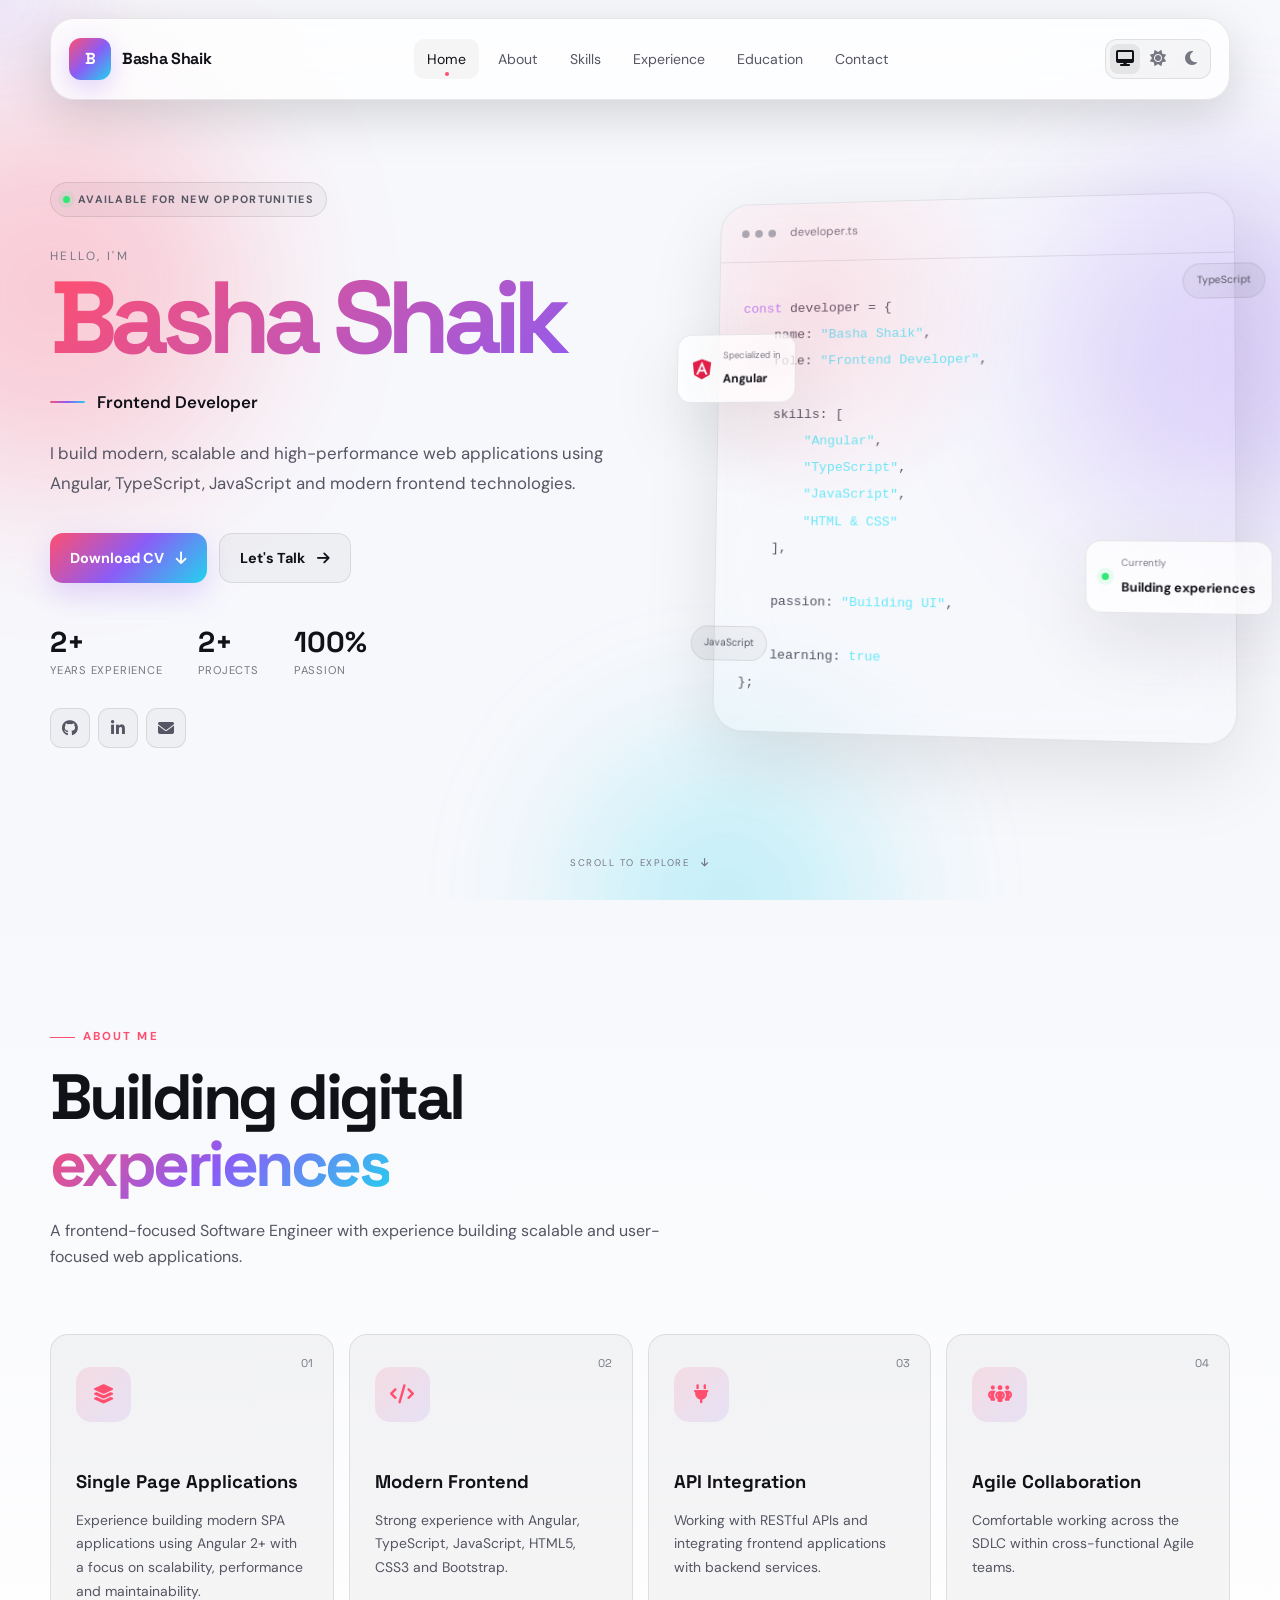
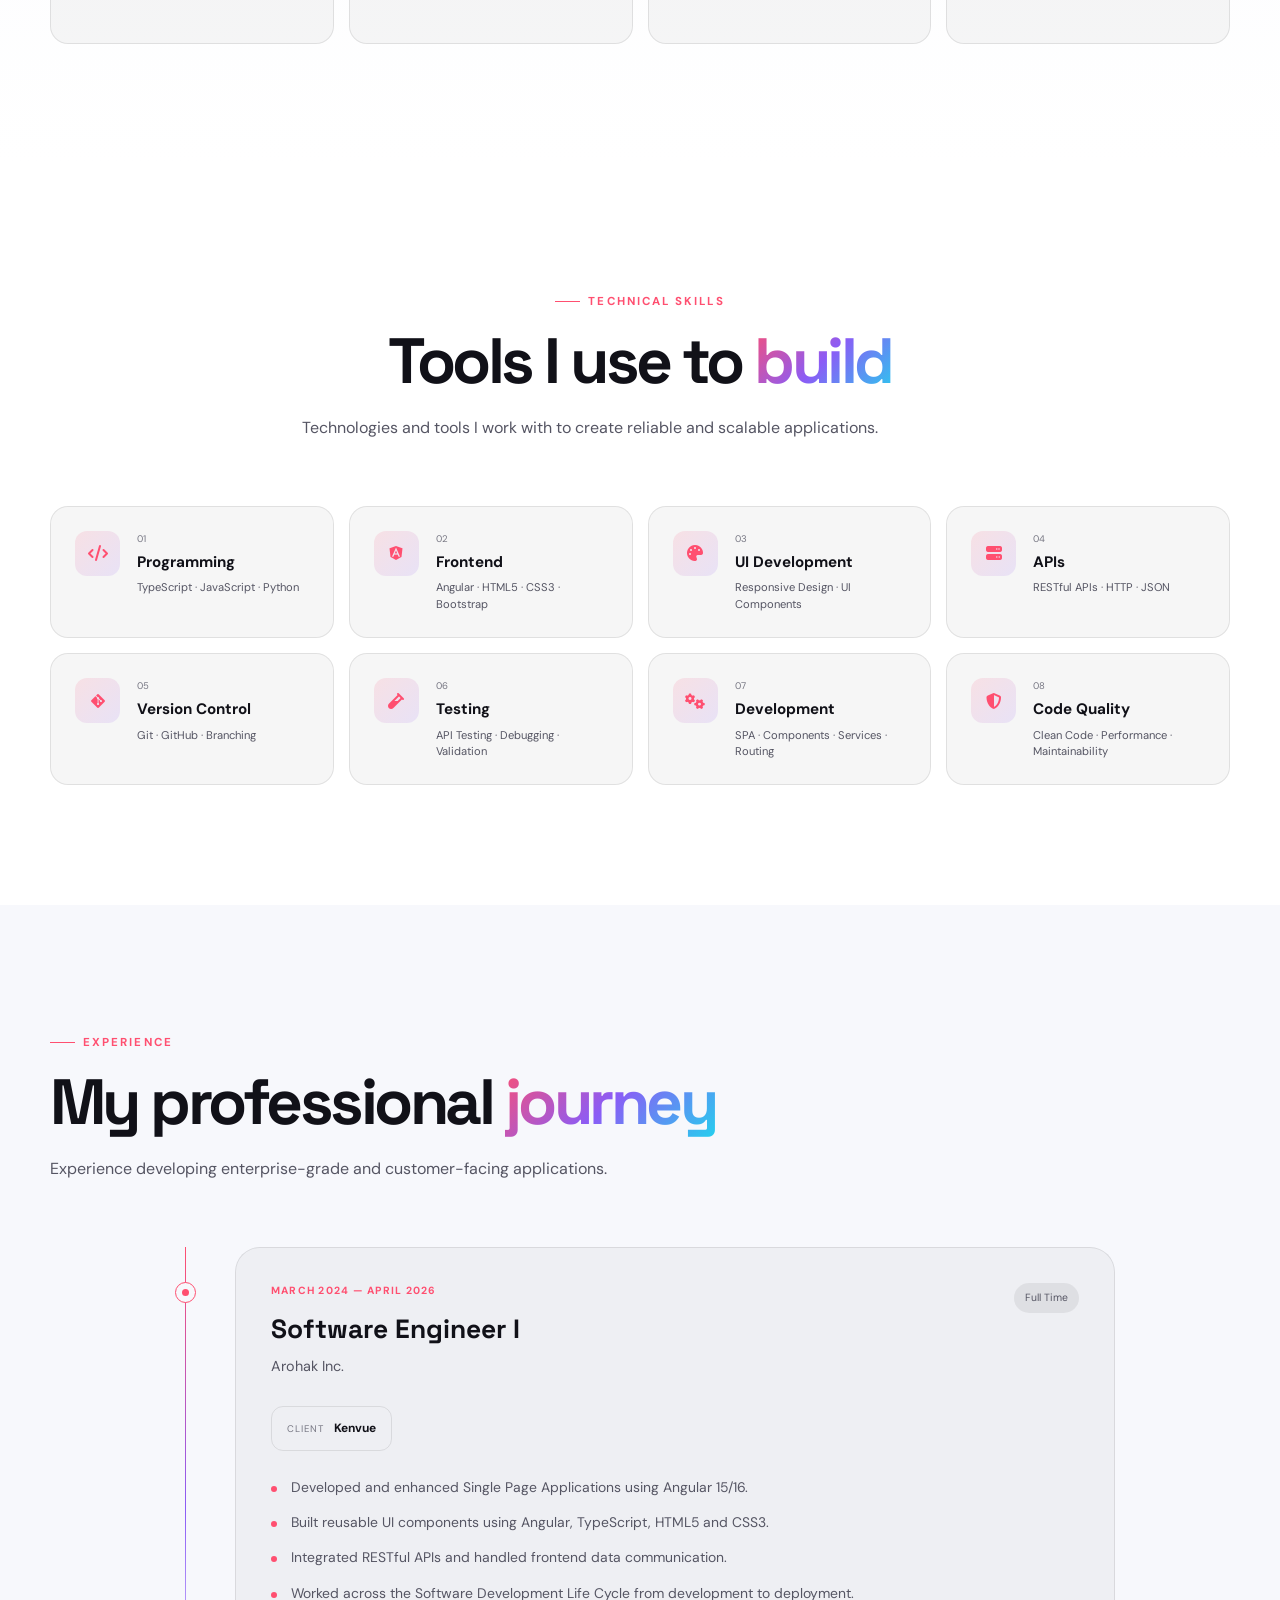
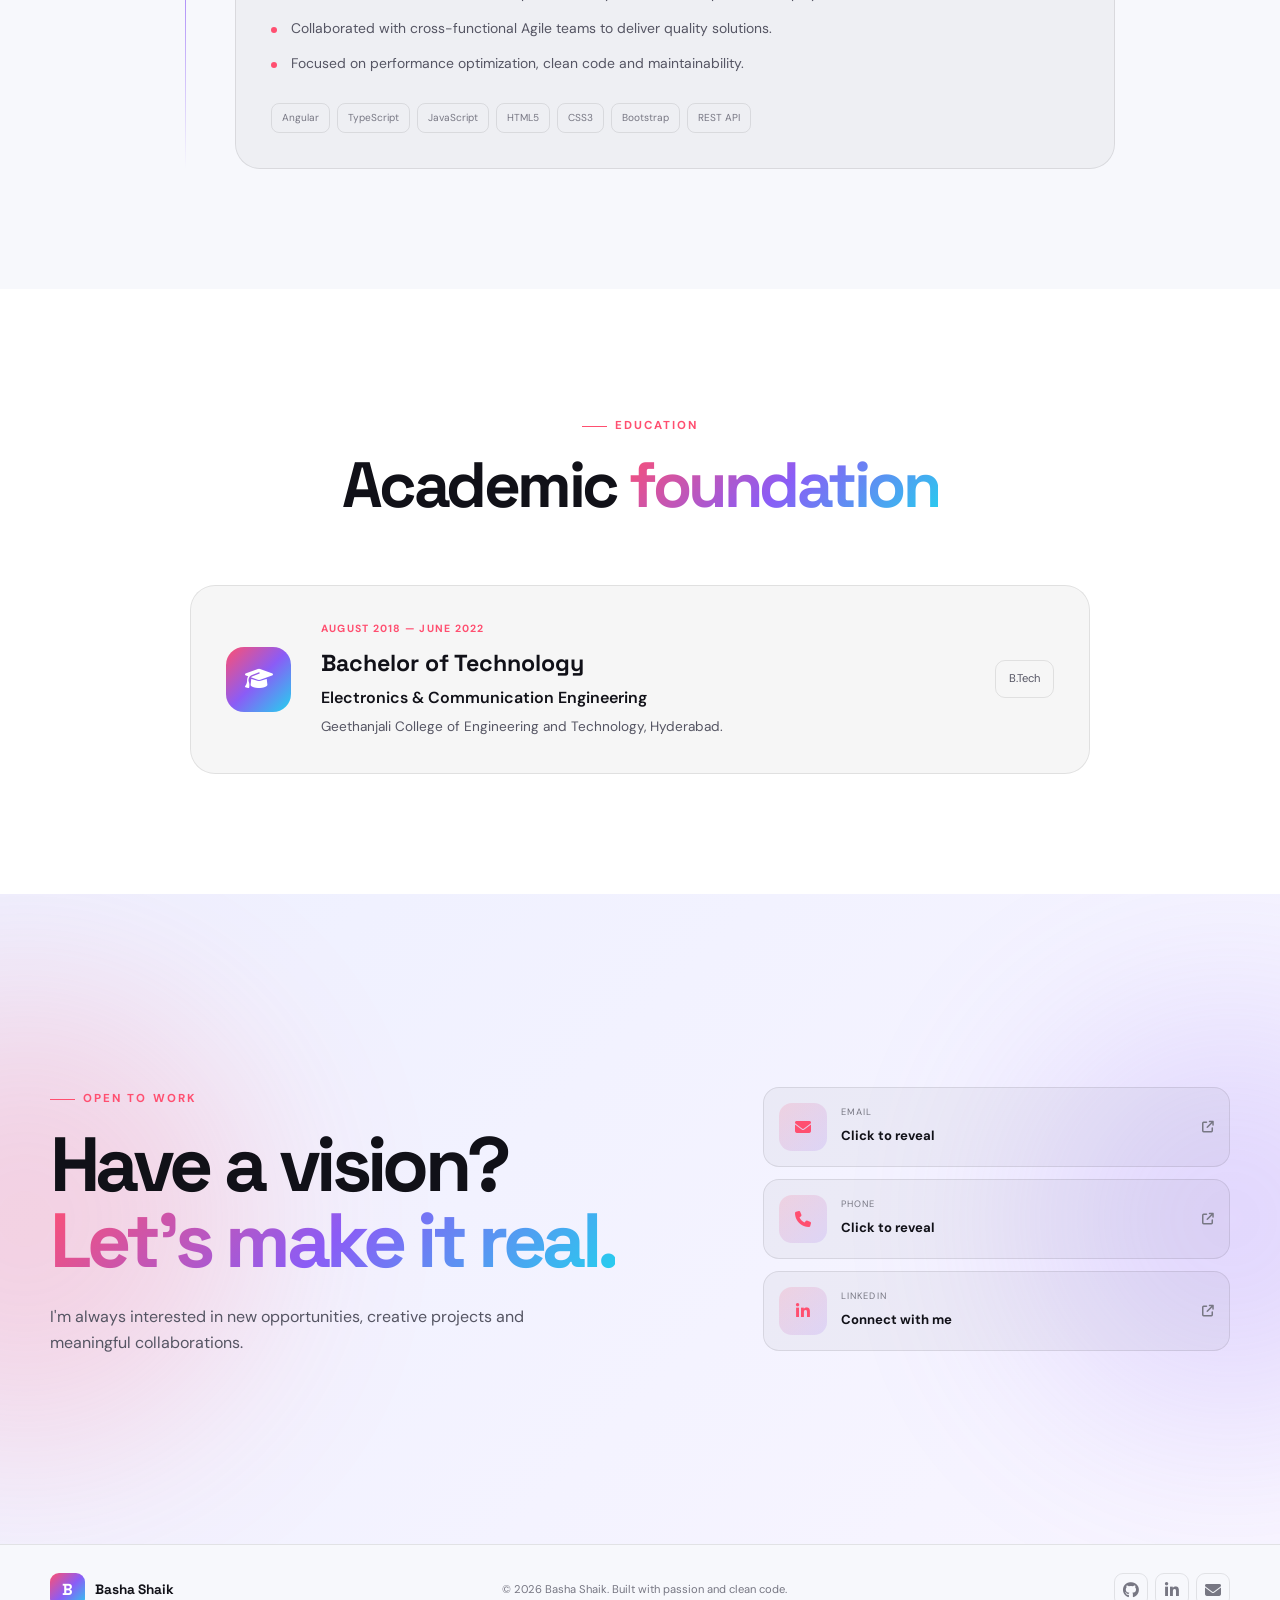
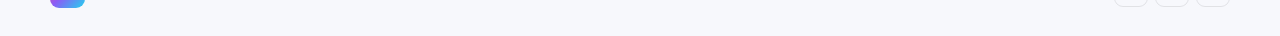
==== commit a0665663: "Add files via upload" ====
--- a/index.html
+++ b/index.html
@@ -265,7 +265,7 @@
                         <div class="stat">
 
                             <strong>
-                                10+
+                                2+
                             </strong>
 
                             <span>
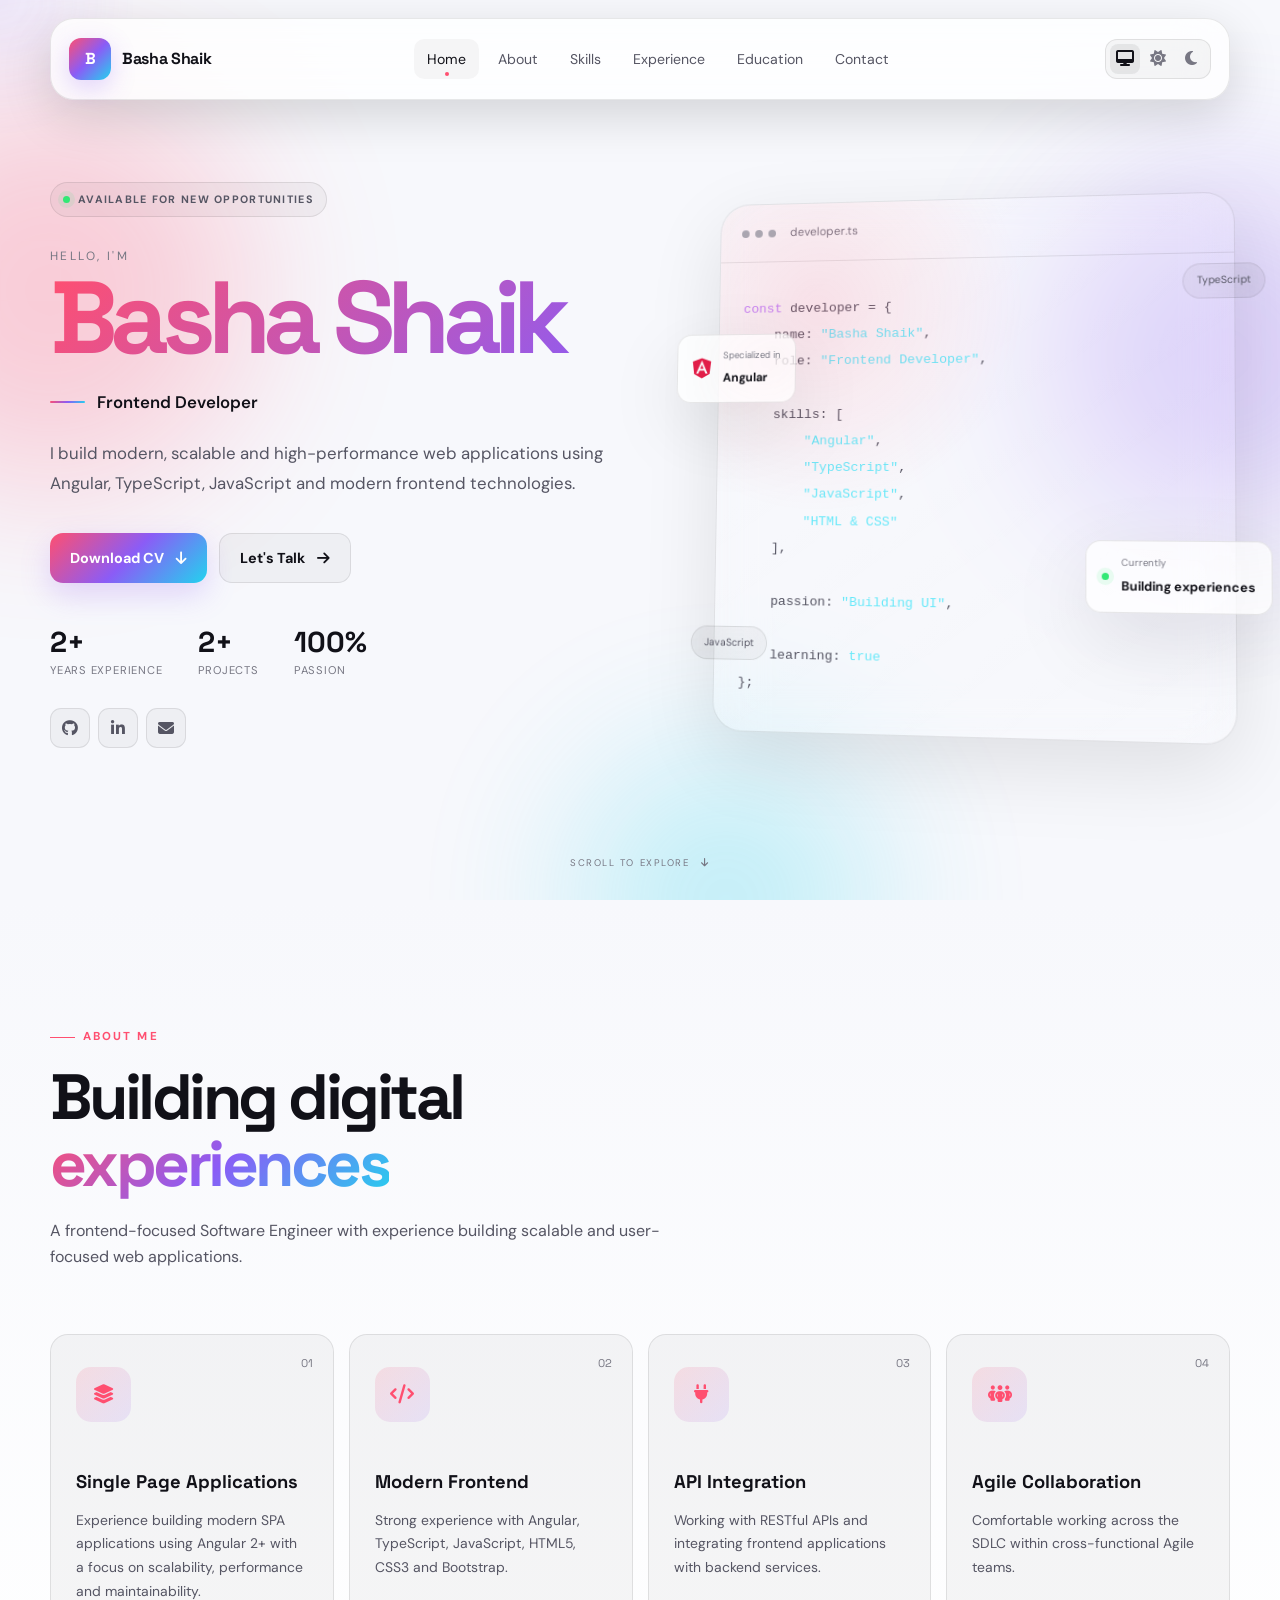
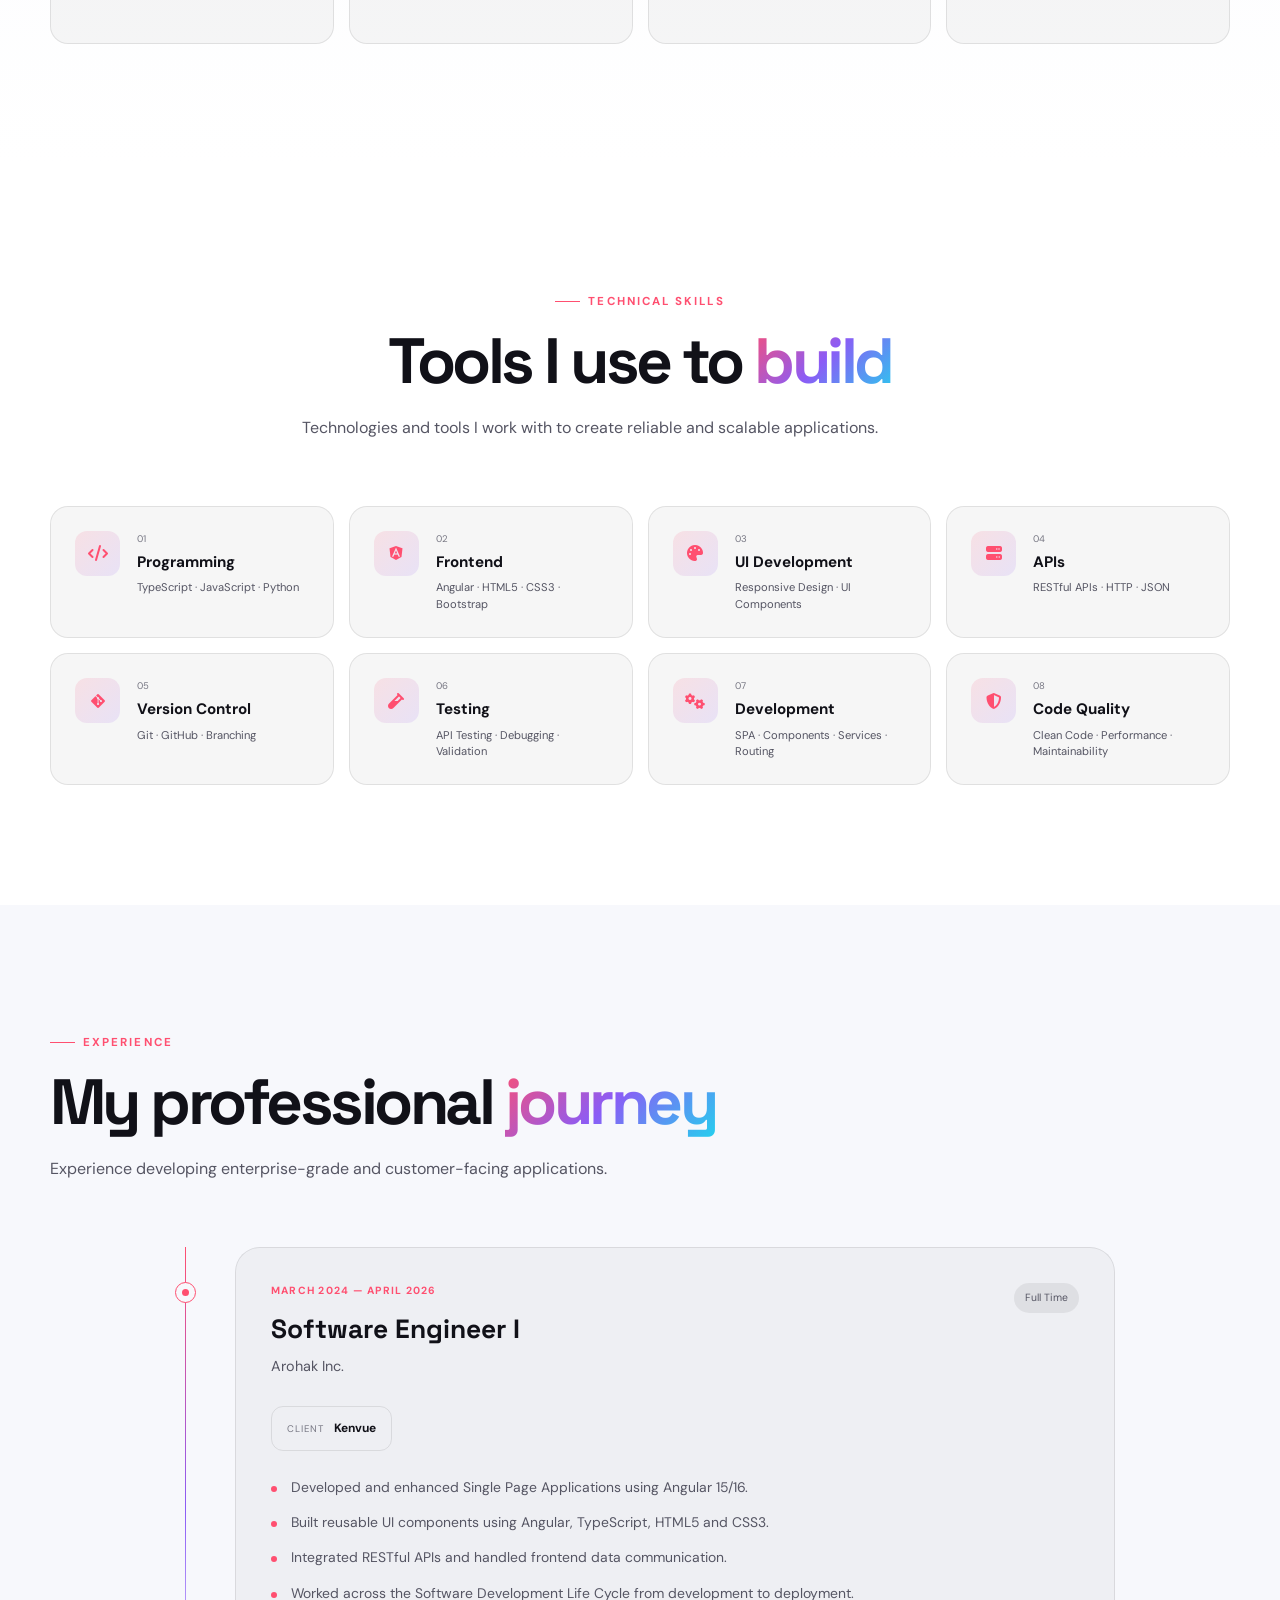
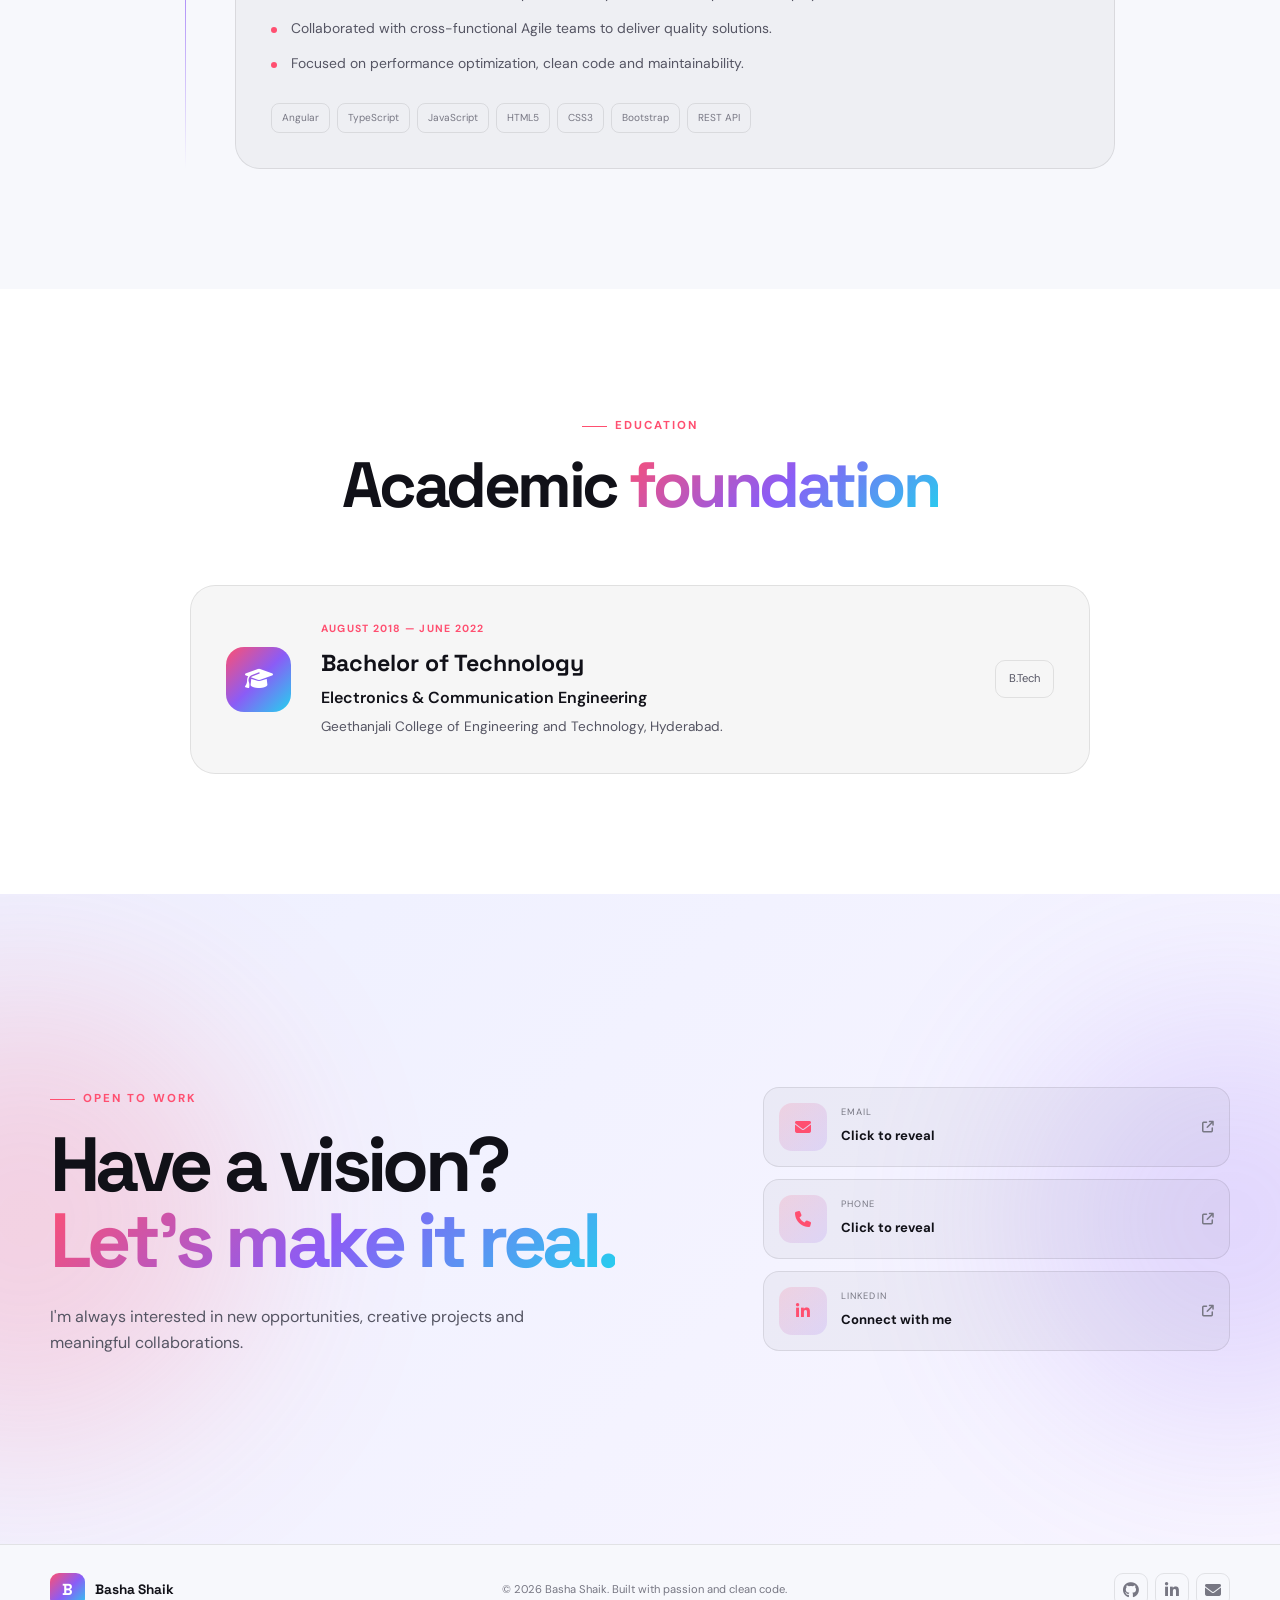
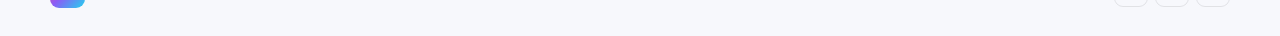
==== commit aa27be37: "Add files via upload" ====
--- a/index.html
+++ b/index.html
@@ -1220,9 +1220,17 @@
                     <i class="fa-brands fa-linkedin-in"></i>
                 </a>
 
-                <a href="#contact" aria-label="Contact">
+                 <!-- Google Form -->
+                <a
+                 href="https://docs.google.com/forms/d/e/1FAIpQLSeGU33B1GqTBYY3uu3LySH-503PNj7rBdecs8A-_EthpbQ4GA/viewform"
+                 aria-label="Contact Me - Google Form"
+                 target="_blank"
+                 rel="noopener noreferrer"
+                 title="Send me a message"
+                 >
                     <i class="fa-solid fa-envelope"></i>
                 </a>
+
 
             </div>
 
